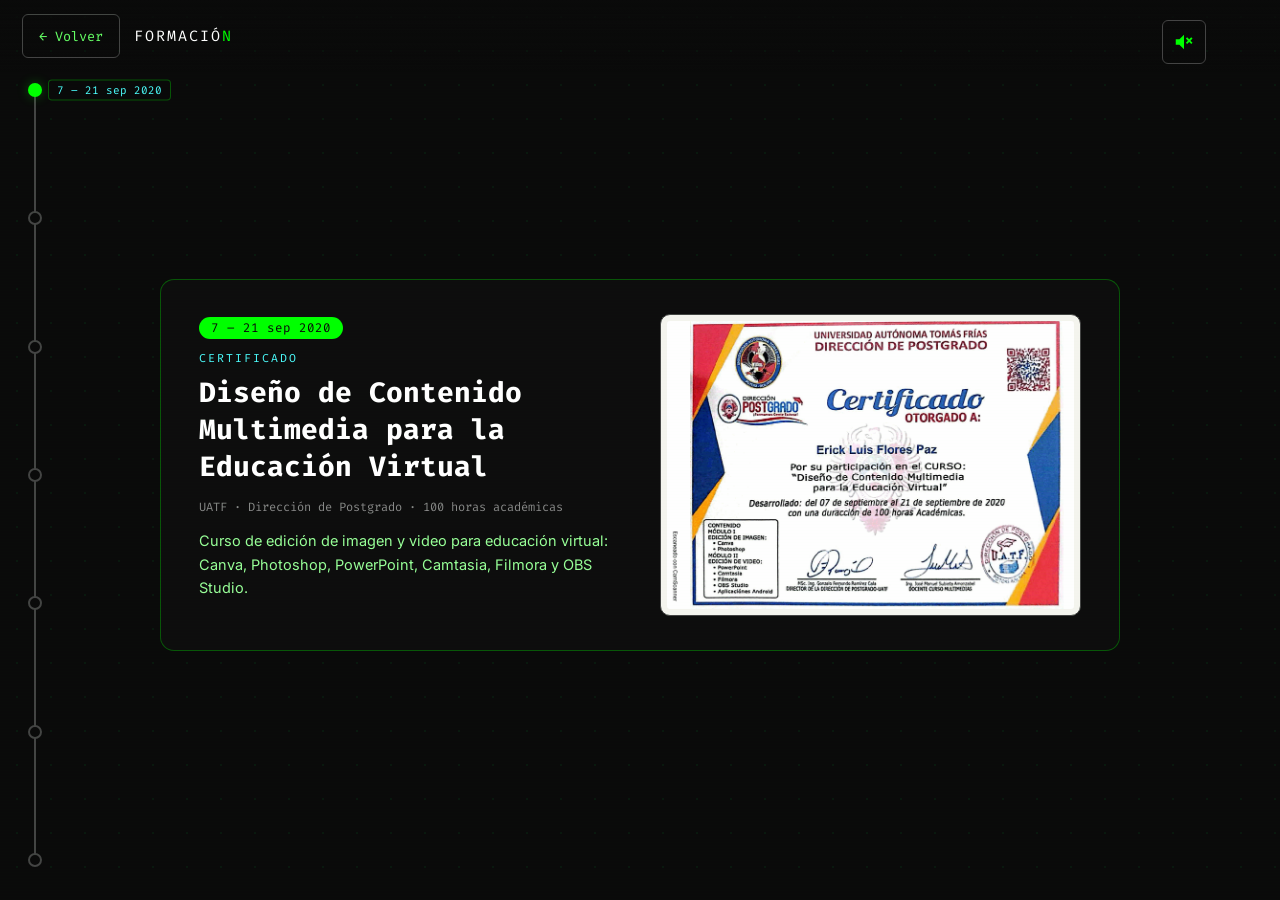
==== formacion.html @ ffa44d7d "Portafolio interactivo terminal/hacker — Erick Luis Flores Paz SPA vanilla HTML/CSS/JS: 6 secciones " ====
<!DOCTYPE html>
<html lang="es">
<head>
  <meta charset="UTF-8" />
  <meta name="viewport" content="width=device-width, initial-scale=1" />
  <title>Formación — Erick Luis Flores Paz</title>
  <meta name="description" content="Formación de Erick Luis Flores Paz: certificados ICPC-UMSS, Claude Code (Anthropic) y Medalla de Oro nacional en la Olimpiada Boliviana de Informática." />
  <meta name="theme-color" content="#0a0a0a" />

  <link rel="preconnect" href="https://fonts.googleapis.com" />
  <link rel="preconnect" href="https://fonts.gstatic.com" crossorigin />
  <link href="https://fonts.googleapis.com/css2?family=Fira+Code:wght@400;500;600;700&family=Inter:wght@400;600;700&display=swap" rel="stylesheet" />

  <link rel="stylesheet" href="css/main.css" />
  <link rel="stylesheet" href="css/animations.css" />
  <link rel="stylesheet" href="css/subpage.css" />
  <link rel="stylesheet" href="css/games.css" />
</head>
<body data-page="formacion">
  <noscript>
    <p style="padding:24px;font-family:monospace;color:#0f0;background:#0a0a0a;">
      Este sitio necesita JavaScript habilitado para mostrar el contenido.
    </p>
  </noscript>

  <div id="loading-screen">
    <div class="loader-blocks" aria-hidden="true">
      <div class="blocks" style="--i:1;"></div><div class="blocks" style="--i:2;"></div>
      <div class="blocks" style="--i:3;"></div><div class="blocks" style="--i:4;"></div>
      <div class="blocks" style="--i:5;"></div><div class="blocks" style="--i:6;"></div>
      <div class="blocks" style="--i:7;"></div><div class="blocks" style="--i:8;"></div>
      <div class="blocks" style="--i:9;"></div><div class="blocks" style="--i:10;"></div>
      <div class="blocks" style="--i:11;"></div><div class="blocks" style="--i:12;"></div>
    </div>
  </div>

  <header class="sub-header">
    <a class="back-link mono" href="index.html#section5">← Volver</a>
    <p class="sub-title mono">FORMACIÓ<span class="accent">N</span></p>
  </header>

  <div class="timeline-rail" aria-hidden="true">
    <div class="timeline-rail-fill"></div>
  </div>

  <main class="scroll-container" id="scrollContainer"></main>

  <script src="js/content.js" defer></script>
  <script src="js/effects.js" defer></script>
  <script src="js/subpage-effects.js" defer></script>
  <script src="js/subpage.js" defer></script>
  <script src="js/lightbox.js" defer></script>
</body>
</html>
---- css/main.css ----
/* =========================================================================
   main.css — tokens, layout-shell, chrome, sections, cards, forms
   (D3, design.md): animations.css holds keyframes + reduced-motion overrides.
   games.css holds modal/canvas/HUD styles (Batch 4).
   ========================================================================= */

:root {
  /* ---- mandatory palette tokens ---- */
  --bg-primary: #0a0a0a;
  --bg-secondary: #222222;
  --bg-terminal: #111111;

  --green-pure: #00ff00;
  --green-bright: #66ff66;
  --green-mid: #80ff80;
  --green-soft: #99ff99;
  --green-glow: rgba(0, 255, 0, 0.3);

  --cyan-pure: #00ffff;
  --cyan-bright: #4dffff;
  --cyan-mid: #80ffff;
  --cyan-soft: #b3ffff;
  --cyan-glow: rgba(0, 255, 255, 0.3);

  --red-accent: #ff3333;
  --yellow-accent: #ffd700;
  --white: #ffffff;
  --gray-text: #888888;
  --gray-dim: #444444;

  /* ---- z-index scale (design.md) ---- */
  --z-bg: 1;
  --z-content: 10;
  --z-chrome: 400;
  --z-scanline: 590;
  --z-menu: 600;
  --z-modal: 9000;
  --z-cursor: 10000;
}

/* ===== Reset / base ===== */
*,
*::before,
*::after {
  box-sizing: border-box;
}

html {
  height: 100%;
}

body {
  margin: 0;
  padding: 0;
  background: var(--bg-primary);
  color: var(--white);
  font-family: 'Inter', sans-serif;
  font-size: 16px;
  height: 100%;
  overflow-x: hidden;
  /* Themed scrollbar (Firefox) */
  scrollbar-width: thin;
  scrollbar-color: var(--green-pure) rgba(17, 17, 17, 0.6);
}

/* ===== Custom themed scrollbar (WebKit/Blink) ===== */
::-webkit-scrollbar {
  width: 10px;
  height: 10px;
}

::-webkit-scrollbar-track {
  background: rgba(17, 17, 17, 0.6);
}

::-webkit-scrollbar-thumb {
  background: linear-gradient(var(--green-pure), var(--cyan-pure));
  border-radius: 20px;
  border: 2px solid rgba(10, 10, 10, 0.9);
}

::-webkit-scrollbar-thumb:hover {
  background: linear-gradient(var(--cyan-pure), var(--green-pure));
}

.mono {
  font-family: 'Fira Code', 'JetBrains Mono', monospace;
}

a {
  color: inherit;
}

img,
canvas {
  max-width: 100%;
}

button {
  font-family: inherit;
}

/* ===== Focus visibility (global, mandatory) ===== */
:focus {
  outline: none;
}

:focus-visible {
  outline: 2px solid var(--cyan-pure);
  outline-offset: 2px;
  box-shadow: 0 0 12px var(--cyan-glow);
}

/* ===== Utility recipes ===== */
.glow {
  box-shadow: 0 0 10px var(--green-glow);
}

.glass {
  background: rgba(34, 34, 34, 0.35);
  backdrop-filter: blur(10px);
  border: 1px solid rgba(0, 255, 0, 0.25);
}

.terminal-box {
  background: rgba(17, 17, 17, 0.6);
  border: 1px solid var(--green-glow);
}

/* ===== Loading screen ===== */
#loading-screen {
  position: fixed;
  inset: 0;
  background: var(--bg-primary);
  z-index: var(--z-cursor);
  display: flex;
  flex-direction: column;
  align-items: center;
  justify-content: center;
  font-family: 'Fira Code', monospace;
  color: var(--green-pure);
  transition: opacity 0.6s ease, visibility 0.6s;
}

#loading-screen.hidden {
  opacity: 0;
  visibility: hidden;
  pointer-events: none;
}

#loadingLines {
  min-height: 130px;
  width: min(340px, 84vw);
  font-size: 14px;
}

#loadingLines .line {
  min-height: 22px;
  white-space: pre;
}

.blink-cur {
  display: inline-block;
  width: 8px;
  height: 14px;
  background: var(--green-pure);
  margin-left: 3px;
  vertical-align: middle;
}

/* ===== Progress bar ===== */
.progress-bar-container {
  position: fixed;
  right: 12px;
  top: 0;
  bottom: 0;
  width: 3px;
  background: var(--gray-dim);
  z-index: var(--z-chrome);
}

.progress-bar-fill {
  position: absolute;
  top: 0;
  left: 0;
  width: 100%;
  height: 0%;
  background: var(--green-pure);
  box-shadow: 0 0 10px var(--green-glow);
}

/* ===== Hamburger + overlay menu ===== */
.hamburger {
  position: fixed;
  top: 20px;
  right: 20px;
  width: 44px;
  height: 44px;
  z-index: var(--z-menu);
  background: transparent;
  border: 1px solid var(--gray-dim);
  cursor: pointer;
  display: flex;
  flex-direction: column;
  align-items: center;
  justify-content: center;
  gap: 6px;
}

.hamburger span {
  width: 22px;
  height: 2px;
  background: var(--green-pure);
  transition: transform 0.3s, opacity 0.3s;
  display: block;
}

.hamburger.open span:nth-child(1) {
  transform: translateY(8px) rotate(45deg);
}

.hamburger.open span:nth-child(2) {
  opacity: 0;
}

.hamburger.open span:nth-child(3) {
  transform: translateY(-8px) rotate(-45deg);
}

.menu-overlay {
  position: fixed;
  inset: 0;
  background: rgba(10, 10, 10, 0.97);
  z-index: var(--z-menu);
  display: flex;
  align-items: center;
  justify-content: center;
  clip-path: inset(0 0 0 100%);
  transition: clip-path 0.5s cubic-bezier(0.77, 0, 0.18, 1);
}

.menu-overlay.open {
  clip-path: inset(0 0 0 0%);
}

.menu-overlay ul {
  list-style: none;
  display: flex;
  flex-direction: column;
  gap: 26px;
  margin: 0;
  padding: 0;
}

.menu-overlay a {
  font-family: 'Fira Code', monospace;
  font-size: clamp(22px, 4vw, 40px);
  color: var(--gray-text);
  text-decoration: none;
  letter-spacing: 2px;
  transition: color 0.2s;
  cursor: pointer;
}

.menu-overlay a:hover,
.menu-overlay a:focus-visible {
  color: var(--green-pure);
}

.menu-close {
  position: absolute;
  top: 20px;
  right: 20px;
  width: 44px;
  height: 44px;
  background: transparent;
  border: 1px solid var(--gray-dim);
  color: var(--green-pure);
  font-size: 20px;
  cursor: pointer;
}

/* ===== section number / scroll-down ===== */
.section-number {
  position: fixed;
  right: 40px;
  bottom: 26px;
  font-size: 70px;
  font-weight: 700;
  color: rgba(0, 255, 0, 0.14);
  z-index: var(--z-chrome);
  pointer-events: none;
  line-height: 1;
  transition: opacity 0.3s;
}

.scroll-down {
  position: fixed;
  left: 40px;
  bottom: 30px;
  z-index: var(--z-chrome);
  display: flex;
  flex-direction: column;
  align-items: center;
  gap: 8px;
  color: var(--green-mid);
  font-size: 11px;
  letter-spacing: 3px;
  transition: opacity 0.4s;
}

.scroll-down .s-line {
  width: 1px;
  height: 34px;
  background: linear-gradient(var(--green-pure), transparent);
  transform-origin: top;
}

.scroll-down.hide,
.section-number.hide {
  opacity: 0;
  pointer-events: none;
}

@media (max-width: 768px) {
  .section-number {
    font-size: 38px;
    right: 16px;
    bottom: 60px;
  }

  .scroll-down {
    left: 16px;
    bottom: 16px;
  }
}

/* ===== scroll container / sections ===== */
.scroll-container {
  height: 100vh;
  height: 100dvh;
  overflow-y: scroll;
  scroll-snap-type: y mandatory;
  scroll-behavior: smooth;
  position: relative;
}

.section {
  height: 100vh;
  height: 100dvh;
  width: 100%;
  scroll-snap-align: start;
  position: relative;
  display: flex;
  flex-direction: column;
  align-items: center;
  justify-content: center;
  overflow: hidden;
  box-sizing: border-box;
  padding: 60px 90px;
}

.section-heading {
  font-size: clamp(24px, 4vw, 34px);
  color: var(--white);
  margin: 0 0 36px;
  text-align: center;
  letter-spacing: 1px;
  position: relative;
}

.section-heading .accent {
  color: var(--green-pure);
}

@media (max-width: 768px) {
  .section {
    padding: 40px 20px;
  }
}

/* ===== HERO (section 01) ===== */
#particlesCanvas {
  position: absolute;
  inset: 0;
  z-index: var(--z-bg);
}

.ascii-deco {
  position: absolute;
  top: 14%;
  right: 5%;
  z-index: var(--z-content);
  opacity: 0.35;
  pointer-events: none;
}

.ascii-deco pre {
  margin: 0;
  color: var(--green-mid);
  font-family: 'Fira Code', monospace;
  font-size: 12px;
  line-height: 1.3;
}

@media (max-width: 1024px) {
  .ascii-deco {
    display: none;
  }
}

.hero-content {
  position: relative;
  z-index: var(--z-content);
  display: flex;
  align-items: center;
  justify-content: center;
  gap: clamp(24px, 5vw, 64px);
  max-width: 1100px;
  width: 100%;
}

.hero-photo-col {
  flex: 0 0 auto;
  display: flex;
  justify-content: center;
}

.hero-text-col {
  flex: 1 1 420px;
  min-width: 0;
  text-align: left;
}

.hero-name {
  font-size: clamp(26px, 5vw, 56px);
  font-weight: 700;
  color: var(--green-pure);
  letter-spacing: 1px;
  text-shadow: 0 0 20px var(--green-glow);
  min-height: 1.2em;
  margin: 0;
}

.hero-subtitle {
  font-size: clamp(13px, 1.6vw, 16px);
  color: var(--cyan-bright);
  margin-top: 10px;
}

.hero-terminal {
  margin: clamp(16px, 3vw, 32px) 0 0;
  max-width: 560px;
  width: 100%;
  background: var(--bg-terminal);
  border: 1px solid var(--gray-dim);
  border-radius: 6px;
  padding: clamp(14px, 2vw, 20px) clamp(16px, 2.4vw, 24px);
  text-align: left;
  font-size: 13.5px;
  color: var(--green-bright);
  box-shadow: 0 0 30px rgba(0, 255, 0, 0.08);
}

.hero-terminal .t-line {
  min-height: 20px;
  white-space: pre-wrap;
}

.hero-terminal .prompt {
  color: var(--cyan-pure);
}

/* ===== PROJECTS grid (section 02) ===== */
.projects-grid {
  display: grid;
  grid-template-columns: repeat(2, 1fr);
  gap: 22px;
  max-width: 1100px;
  width: 100%;
  position: relative;
  z-index: var(--z-content);
}

.project-card {
  position: relative;
  background: rgba(34, 34, 34, 0.35);
  backdrop-filter: blur(10px);
  border: 1px solid rgba(0, 255, 0, 0.25);
  border-radius: 8px;
  padding: 22px;
  transition: transform 0.3s ease, box-shadow 0.3s ease;
}

.project-card:hover,
.project-card:focus-within {
  transform: translateY(-6px);
  box-shadow: 0 14px 30px rgba(0, 255, 0, 0.22);
}

.project-card h3 {
  font-family: 'Fira Code', monospace;
  color: var(--white);
  font-size: 16px;
  margin: 0 0 8px;
}

.project-card p {
  color: var(--gray-text);
  font-size: 13px;
  line-height: 1.5;
  margin: 0 0 14px;
}

.tag-row {
  display: flex;
  gap: 6px;
  flex-wrap: wrap;
  margin-bottom: 14px;
}

.tag-chip {
  font-family: 'Fira Code', monospace;
  font-size: 10.5px;
  padding: 3px 8px;
  border: 1px solid var(--green-mid);
  color: var(--green-mid);
  border-radius: 20px;
}

.card-link {
  display: inline-flex;
  align-items: center;
  gap: 6px;
  color: var(--cyan-bright);
  font-size: 13px;
  text-decoration: none;
  min-height: 44px;
  align-content: center;
}

@media (max-width: 768px) {
  .projects-grid {
    grid-template-columns: 1fr;
  }
}

/* ===== SPOTLIGHT cards (sections 03/04) ===== */
.spotlight-wrap {
  max-width: 780px;
  width: 100%;
  display: flex;
  flex-direction: column;
  gap: 24px;
  position: relative;
  z-index: var(--z-content);
}

.spotlight-card {
  background: rgba(17, 17, 17, 0.6);
  border: 1px solid var(--green-glow);
  border-radius: 10px;
  padding: 32px 36px;
}

.spotlight-card h3 {
  font-family: 'Fira Code', monospace;
  color: var(--white);
  font-size: 20px;
  margin: 0 0 12px;
}

.spotlight-card p {
  color: var(--gray-text);
  font-size: 14px;
  line-height: 1.6;
  margin: 0 0 16px;
}

.spotlight-stats {
  list-style: none;
  margin: 0 0 18px;
  padding: 0;
  display: flex;
  flex-direction: column;
  gap: 6px;
  color: var(--green-mid);
  font-family: 'Fira Code', monospace;
  font-size: 12.5px;
}

.spotlight-card .card-link {
  font-size: 14px;
}

.spotlight-placeholder {
  border: 1px dashed var(--gray-dim);
  border-radius: 8px;
  padding: 16px 22px;
  color: var(--gray-text);
  font-family: 'Fira Code', monospace;
  font-size: 12.5px;
  text-align: center;
}

@media (max-width: 768px) {
  .spotlight-card {
    padding: 22px;
  }
}

/* ===== CONTACT (section 05) ===== */
.contact-grid {
  display: grid;
  grid-template-columns: 1fr 1fr;
  gap: 56px;
  max-width: 1000px;
  width: 100%;
  position: relative;
  z-index: var(--z-content);
}

.terminal-form {
  background: var(--bg-terminal);
  border: 1px solid var(--gray-dim);
  border-radius: 6px;
  padding: 24px 28px;
  font-family: 'Fira Code', monospace;
}

.terminal-form .cmd-line {
  color: var(--cyan-pure);
  margin-bottom: 16px;
  font-size: 13.5px;
}

.form-field {
  display: flex;
  flex-direction: column;
  gap: 4px;
  margin-bottom: 16px;
}

.form-field label {
  color: var(--green-mid);
  font-size: 12.5px;
}

.form-field input,
.form-field textarea {
  background: transparent;
  border: none;
  border-bottom: 1px solid var(--green-pure);
  color: var(--white);
  font-family: 'Fira Code', monospace;
  font-size: 14px;
  padding: 8px 0;
  resize: none;
  box-sizing: border-box;
  min-height: 44px;
}

.form-field textarea {
  min-height: 72px;
}

.form-field input::placeholder,
.form-field textarea::placeholder {
  color: var(--gray-text);
}

.send-btn {
  background: transparent;
  border: 1px solid var(--green-pure);
  color: var(--green-pure);
  font-family: 'Fira Code', monospace;
  padding: 10px 20px;
  cursor: pointer;
  font-size: 13.5px;
  min-height: 44px;
  min-width: 44px;
  transition: background 0.2s, color 0.2s;
}

.send-btn:hover,
.send-btn:focus-visible {
  background: var(--green-pure);
  color: var(--bg-primary);
}

.contact-info {
  color: var(--gray-text);
  font-family: 'Fira Code', monospace;
  font-size: 12.5px;
  margin: 0 0 18px;
}

.social-col {
  display: flex;
  flex-direction: column;
  gap: 18px;
}

.social-link {
  display: flex;
  align-items: center;
  gap: 12px;
  color: var(--gray-text);
  text-decoration: none;
  font-family: 'Fira Code', monospace;
  font-size: 14.5px;
  transition: color 0.25s, transform 0.25s;
  min-height: 44px;
}

.social-link .icon {
  width: 24px;
  text-align: center;
  font-size: 18px;
}

.social-link:hover,
.social-link:focus-visible {
  color: var(--cyan-pure);
}

@media (max-width: 768px) {
  .contact-grid {
    grid-template-columns: 1fr;
    gap: 32px;
  }
}

/* =========================================================================
   BATCH 2 — restructure, profile, tech grid, posters, social buttons,
   backgrounds. Adapted from Effects-library, unified with tokens/z-index.
   ========================================================================= */

/* ===== Loading blocks spinner (Effects-library/loading-animation) ===== */
.loader-blocks {
  position: relative;
  width: 90px;
  height: 90px;
  margin-bottom: 20px;
}

.loader-blocks .blocks {
  position: absolute;
  top: 0;
  left: 50%;
  width: 8px;
  height: 26px;
  margin-left: -4px;
  transform-origin: 4px 45px;
  transform: rotate(calc(var(--i) * 30deg));
  background: var(--green-pure);
  border-radius: 3px;
  opacity: 0.15;
  animation: blockPulse 1.2s linear infinite;
  animation-delay: calc(var(--i) * 0.1s);
  box-shadow: 0 0 8px var(--green-glow);
}

@keyframes blockPulse {
  0%,
  80%,
  100% {
    opacity: 0.15;
  }
  40% {
    opacity: 1;
  }
}

/* ===== 01 HOME extras — profile photo, location, hero links =====
   Feedback checkpoint 2: photo bigger + moved to the left (two-column hero
   on desktop: photo | name/typing/terminal/links; stacked+centered on mobile). */
.profile-photo {
  width: clamp(150px, 15vw, 240px);
  height: clamp(150px, 15vw, 240px);
  border-radius: 50%;
  object-fit: cover;
  object-position: center 28%;
  border: 3px solid var(--green-pure);
  box-shadow: 0 0 24px var(--green-glow), 0 0 48px rgba(0, 255, 0, 0.18);
  margin: 0;
  display: block;
  aspect-ratio: 1 / 1;
}

.location-badge {
  display: inline-flex;
  align-items: center;
  gap: 8px;
  margin: 12px 0 0;
  padding: 6px 14px;
  border: 1px solid var(--green-glow);
  border-radius: 20px;
  color: var(--green-mid);
  font-size: 13px;
  background: rgba(17, 17, 17, 0.5);
}

.location-badge .loc-icon {
  display: inline-flex;
  width: 16px;
  height: 16px;
  color: var(--cyan-pure);
}

.location-badge .loc-icon svg {
  width: 16px;
  height: 16px;
}

.hero-links {
  display: flex;
  gap: 14px;
  justify-content: flex-start;
  flex-wrap: wrap;
  margin-top: 18px;
}

/* Stack on mobile/tablet: photo on top, centered; text column centered too */
@media (max-width: 900px) {
  .hero-content {
    flex-direction: column;
    text-align: center;
  }

  .hero-text-col {
    text-align: center;
  }

  .hero-subtitle,
  .location-badge {
    margin-left: auto;
    margin-right: auto;
  }

  .hero-links {
    justify-content: center;
  }

  .hero-terminal {
    margin-left: auto;
    margin-right: auto;
  }

  .profile-photo {
    width: clamp(120px, 34vw, 180px);
    height: clamp(120px, 34vw, 180px);
  }
}

/* Short-viewport safety: shrink hero vertical rhythm so nothing clips
   (section has overflow:hidden — must fit within 100dvh). */
@media (max-height: 720px) {
  #section1 {
    padding-top: 24px;
    padding-bottom: 24px;
  }

  .hero-subtitle {
    margin-top: 6px;
  }

  .location-badge {
    margin-top: 8px;
    padding: 4px 12px;
  }

  .hero-links {
    margin-top: 12px;
  }

  .hero-terminal {
    margin-top: 14px;
    padding: 12px 16px;
  }

  .hero-terminal .t-line {
    min-height: 16px;
  }
}

@media (max-height: 720px) and (max-width: 900px) {
  .profile-photo {
    width: clamp(96px, 26vw, 140px);
    height: clamp(96px, 26vw, 140px);
  }
}

.hero-link {
  display: inline-flex;
  align-items: center;
  gap: 8px;
  min-height: 44px;
  padding: 8px 16px;
  border: 1px solid var(--gray-dim);
  border-radius: 6px;
  color: var(--green-bright);
  text-decoration: none;
  font-size: 13.5px;
  transition: border-color 0.25s, box-shadow 0.25s, transform 0.25s, color 0.25s;
}

.hero-link:hover,
.hero-link:focus-visible {
  border-color: var(--green-pure);
  color: var(--cyan-pure);
  box-shadow: 0 0 16px var(--green-glow);
  transform: translateY(-2px);
}

.hero-link .hl-icon {
  display: inline-flex;
  width: 18px;
  height: 18px;
}

.hero-link .hl-icon svg {
  width: 18px;
  height: 18px;
}

/* ===== Decorative infinite-text background (Sobre mí / Tecnologías) ===== */
.bg-infinite-text {
  position: absolute;
  inset: 0;
  z-index: var(--z-bg);
  overflow: hidden;
  pointer-events: none;
  opacity: 0.06;
  display: flex;
  align-items: center;
}

.bg-infinite-text .it-flow {
  font-family: 'Fira Code', monospace;
  font-size: clamp(40px, 8vw, 90px);
  font-weight: 700;
  line-height: 1.1;
  letter-spacing: 4px;
  color: var(--green-pure);
  white-space: normal;
  word-break: break-word;
  animation: itDrift 40s linear infinite;
}

@keyframes itDrift {
  0% {
    transform: translateX(0);
  }
  100% {
    transform: translateX(-6%);
  }
}

/* ===== 02 SOBRE MÍ ===== */
.about-wrap,
.tech-wrap {
  position: relative;
  z-index: var(--z-content);
  max-width: 860px;
  width: 100%;
}

.about-card {
  background: rgba(17, 17, 17, 0.6);
  border: 1px solid var(--green-glow);
  border-radius: 12px;
  padding: 32px 38px;
  backdrop-filter: blur(6px);
}

.about-lead {
  color: var(--cyan-bright);
  font-size: 16px;
  margin: 0 0 18px;
}

.about-card p {
  color: var(--green-soft);
  font-size: 15px;
  line-height: 1.7;
  margin: 0 0 14px;
}

.about-interests {
  align-items: center;
  margin-top: 18px;
}

.about-interests-label {
  color: var(--gray-text);
  font-size: 12.5px;
  margin-right: 4px;
}

@media (max-width: 768px) {
  .about-card {
    padding: 22px;
  }
}

/* ===== 03 TECNOLOGÍAS ===== */
.tech-grid {
  display: grid;
  grid-template-columns: repeat(auto-fit, minmax(96px, 1fr));
  gap: 22px;
  max-width: 760px;
  margin: 0 auto;
}

.tech-tile {
  display: flex;
  flex-direction: column;
  align-items: center;
  gap: 10px;
  padding: 14px 8px;
  border-radius: 12px;
  border: 1px solid transparent;
  transition: transform 0.25s, box-shadow 0.25s, border-color 0.25s;
}

.tech-tile:hover,
.tech-tile:focus-within {
  transform: translateY(-5px);
  border-color: var(--brand);
  box-shadow: 0 0 20px -2px var(--brand);
}

.tech-badge {
  width: 56px;
  height: 56px;
}

.tech-name {
  font-size: 12.5px;
  color: var(--white);
  letter-spacing: 0.5px;
}

/* ===== 04/05/06 CANVAS POSTERS ===== */
.section--poster {
  padding: 0;
}

.poster-link {
  position: relative;
  display: block;
  width: 100%;
  height: 100%;
  text-decoration: none;
  overflow: hidden;
}

.poster-canvas {
  position: absolute;
  inset: 0;
  width: 100%;
  height: 100%;
  z-index: var(--z-bg);
  display: block;
}

.poster-overlay {
  position: absolute;
  inset: 0;
  z-index: var(--z-content);
  display: flex;
  flex-direction: column;
  align-items: center;
  justify-content: center;
  gap: 12px;
  text-align: center;
  padding: 40px;
  background: radial-gradient(circle at center, rgba(10, 10, 10, 0.2), rgba(10, 10, 10, 0.55));
  transition: background 0.35s;
}

.poster-kicker {
  color: var(--cyan-bright);
  font-size: 13px;
  letter-spacing: 4px;
}

.poster-title {
  color: var(--white);
  font-size: clamp(36px, 8vw, 72px);
  font-weight: 700;
  letter-spacing: 2px;
  text-shadow: 0 0 24px var(--green-glow);
  margin: 0;
}

.poster-sub {
  color: var(--green-mid);
  font-size: clamp(12px, 2.4vw, 15px);
  letter-spacing: 1px;
  max-width: 90%;
}

.poster-enter {
  margin-top: 10px;
  padding: 10px 22px;
  min-height: 44px;
  display: inline-flex;
  align-items: center;
  border: 1px solid var(--green-pure);
  border-radius: 6px;
  color: var(--green-pure);
  font-size: 14px;
  letter-spacing: 2px;
  opacity: 0;
  transform: translateY(10px);
  transition: opacity 0.3s, transform 0.3s, background 0.25s, color 0.25s, box-shadow 0.25s;
}

.poster-link:hover .poster-overlay,
.poster-link:focus-visible .poster-overlay {
  background: radial-gradient(circle at center, rgba(0, 40, 20, 0.25), rgba(10, 10, 10, 0.72));
}

.poster-link:hover .poster-enter,
.poster-link:focus-visible .poster-enter {
  opacity: 1;
  transform: translateY(0);
  background: var(--green-pure);
  color: var(--bg-primary);
  box-shadow: 0 0 20px var(--green-glow);
}

/* Touch: no hover, so keep the CTA visible */
@media (hover: none) {
  .poster-enter {
    opacity: 1;
    transform: none;
  }
}

/* ===== 07 CONTACTO — footer green lights + social buttons ===== */
.section--contact {
  justify-content: center;
}

.green-lights-canvas {
  position: absolute;
  left: 0;
  right: 0;
  bottom: 0;
  height: 45%;
  width: 100%;
  z-index: var(--z-bg);
  pointer-events: none;
}

.contact-side {
  display: flex;
  flex-direction: column;
  gap: 22px;
}

.social-buttons {
  list-style: none;
  margin: 0;
  padding: 0;
  display: flex;
  flex-wrap: wrap;
  gap: 22px;
}

.social-btn {
  position: relative;
  width: 48px;
  height: 48px;
}

.sb-link {
  position: relative;
  display: flex;
  align-items: center;
  justify-content: center;
  width: 48px;
  height: 48px;
  min-width: 44px;
  min-height: 44px;
}

.sb-face {
  position: relative;
  z-index: 2;
  display: flex;
  align-items: center;
  justify-content: center;
  width: 48px;
  height: 48px;
  border-radius: 10px;
  background: rgba(17, 17, 17, 0.9);
  border: 1px solid var(--brand);
  color: var(--brand);
  transition: background 0.3s, color 0.3s, box-shadow 0.3s, transform 0.3s;
}

.sb-face svg {
  width: 24px;
  height: 24px;
}

.sb-shadow {
  position: absolute;
  inset: 0;
  z-index: 1;
  border-radius: 10px;
  background: var(--brand);
  opacity: 0;
  transition: transform 0.4s, opacity 0.4s;
}

.sb-link:hover .sb-face,
.sb-link:focus-visible .sb-face {
  background: var(--brand);
  color: #0a0a0a;
  transform: translate(-6px, -6px);
  box-shadow: 0 0 18px -2px var(--brand);
}

.sb-link:hover .sb-shadow:nth-child(1),
.sb-link:focus-visible .sb-shadow:nth-child(1) {
  transform: translate(-2px, -2px);
  opacity: 0.5;
}

.sb-link:hover .sb-shadow:nth-child(2),
.sb-link:focus-visible .sb-shadow:nth-child(2) {
  transform: translate(2px, 2px);
  opacity: 0.3;
}

.sb-link:hover .sb-shadow:nth-child(3),
.sb-link:focus-visible .sb-shadow:nth-child(3) {
  transform: translate(6px, 6px);
  opacity: 0.15;
}

.contact-info {
  color: var(--gray-text);
  font-size: 12.5px;
  margin: 0;
}

/* =========================================================================
   BATCH 3 — effects (js/effects.js + js/konami.js + js/subpage-effects.js).
   Custom cursor, scanline overlay, glitch titles, confetti, sound toggle,
   subpage decorative canvases (matrix rain / dot grid), Konami takeover.
   ========================================================================= */

/* ===== Custom cursor (hover:hover + pointer:fine only, JS-gated) ===== */
@media (hover: hover) and (pointer: fine) {
  html.pf-custom-cursor,
  html.pf-custom-cursor a,
  html.pf-custom-cursor button,
  html.pf-custom-cursor [role='button'] {
    cursor: none;
  }

  /* Keep the native text cursor for editable fields (design.md D4). */
  html.pf-custom-cursor input,
  html.pf-custom-cursor textarea {
    cursor: text;
  }
}

.cursor-dot,
.cursor-trail {
  position: fixed;
  top: 0;
  left: 0;
  border-radius: 50%;
  pointer-events: none;
  z-index: var(--z-cursor);
  will-change: transform;
}

.cursor-dot {
  width: 10px;
  height: 10px;
  background: var(--green-pure);
  box-shadow: 0 0 8px var(--green-glow);
  transition: width 0.18s ease, height 0.18s ease, background-color 0.18s ease, box-shadow 0.18s ease;
}

.cursor-dot.cursor-active {
  width: 26px;
  height: 26px;
  background: var(--cyan-pure);
  box-shadow: 0 0 18px var(--cyan-glow);
}

.cursor-trail {
  width: 34px;
  height: 34px;
  border: 1px solid var(--green-glow);
  transition: border-color 0.18s ease, width 0.18s ease, height 0.18s ease;
}

.cursor-trail.cursor-active {
  border-color: var(--cyan-glow);
  width: 46px;
  height: 46px;
}

/* ===== CRT scanline overlay (site-wide, JS-created + gated) ===== */
.scanline-overlay {
  position: fixed;
  inset: 0;
  z-index: var(--z-scanline);
  pointer-events: none;
  background: repeating-linear-gradient(
    0deg,
    rgba(0, 255, 0, 0.05) 0px,
    rgba(0, 255, 0, 0.05) 1px,
    transparent 1px,
    transparent 3px
  );
  opacity: 0.5;
  mix-blend-mode: overlay;
}

/* ===== Glitch on section-title viewport entry (once per element) =====
   Deliberately does NOT change `display` — `.section-heading` (h2, block,
   centered via its own text-align) and `.poster-title` (flex item) must
   keep their existing box type or centering breaks. */
.glitch-title {
  position: relative;
}

.glitch-title.glitching::before,
.glitch-title.glitching::after {
  content: attr(data-text);
  position: absolute;
  left: 0;
  top: 0;
  width: 100%;
  overflow: hidden;
  background: transparent;
}

.glitch-title.glitching::before {
  color: var(--cyan-pure);
  clip-path: polygon(0 0, 100% 0, 100% 45%, 0 45%);
  animation: glitchTop 0.42s steps(2, end) 1;
}

.glitch-title.glitching::after {
  color: var(--red-accent);
  clip-path: polygon(0 55%, 100% 55%, 100% 100%, 0 100%);
  animation: glitchBottom 0.42s steps(2, end) 1;
}

/* ===== Confetti burst (contact form submit / Contacto first activation) ===== */
.confetti-burst {
  position: fixed;
  inset: 0;
  z-index: var(--z-cursor);
  pointer-events: none;
  overflow: hidden;
}

.confetti-piece {
  position: absolute;
  top: 38%;
  width: 8px;
  height: 8px;
  opacity: 0.9;
  animation: confettiFall 1.4s ease-out forwards;
}

/* ===== Sound toggle (corner button, JS-created) ===== */
.sound-toggle {
  position: fixed;
  top: 20px;
  right: 74px;
  width: 44px;
  height: 44px;
  min-width: 44px;
  min-height: 44px;
  z-index: var(--z-menu);
  background: transparent;
  border: 1px solid var(--gray-dim);
  border-radius: 6px;
  color: var(--green-pure);
  font-size: 18px;
  display: flex;
  align-items: center;
  justify-content: center;
  cursor: pointer;
  transition: border-color 0.25s, box-shadow 0.25s;
}

.sound-toggle:hover,
.sound-toggle:focus-visible {
  border-color: var(--green-pure);
  box-shadow: 0 0 14px var(--green-glow);
}

.sound-toggle svg {
  width: 22px;
  height: 22px;
}

/* ===== Subpage decorative fx canvas (matrix rain / dot grid) ===== */
.subpage-fx-canvas {
  position: fixed;
  inset: 0;
  width: 100vw;
  height: 100vh;
  z-index: var(--z-bg);
  pointer-events: none;
}

/* ===== Konami full-screen matrix takeover ===== */
.konami-overlay {
  position: fixed;
  inset: 0;
  width: 100vw;
  height: 100vh;
  z-index: 9500;
  pointer-events: none;
}

/* =========================================================================
   CHECKPOINT 3 — merged Sobre mí, Proyectos split + Blocks preview,
   2x2 3D social matrix, professional links in the contact form column.
   ========================================================================= */

/* ---- 02 SOBRE MÍ unificado (bio izquierda + tecnologías derecha) ---- */
.about-merged {
  position: relative;
  z-index: var(--z-content);
  width: 100%;
  max-width: 1080px;
}

.about-merged .section-heading {
  margin-bottom: 26px;
}

.about-columns {
  display: grid;
  grid-template-columns: 1.05fr 0.95fr;
  gap: 40px;
  align-items: start;
}

.about-tech-label,
.contact-pro-label,
.contact-social-label,
.blocks-preview-label {
  color: var(--cyan-bright);
  font-size: 12px;
  letter-spacing: 1px;
  margin: 0 0 14px;
  opacity: 0.85;
}

.about-col-tech .tech-grid {
  margin: 0;
  max-width: none;
  grid-template-columns: repeat(3, 1fr);
  gap: 16px;
}

@media (max-width: 860px) {
  .about-columns {
    grid-template-columns: 1fr;
    gap: 24px;
  }
  .about-col-tech .tech-grid {
    grid-template-columns: repeat(auto-fit, minmax(78px, 1fr));
  }
}

/* ---- 04 PROYECTOS: poster (izq) + preview jugable Blocks (der) ---- */
.section--proyectos {
  padding: 0;
}

.proyectos-split {
  position: relative;
  z-index: var(--z-content);
  width: 100%;
  height: 100%;
  display: grid;
  grid-template-columns: 1fr minmax(220px, 340px);
}

.proyectos-poster {
  position: relative;
  height: 100%;
}

.blocks-preview {
  display: flex;
  flex-direction: column;
  align-items: center;
  justify-content: center;
  gap: 14px;
  padding: 24px;
  background: rgba(4, 7, 10, 0.65);
  border-left: 1px solid var(--green-glow);
}

.blocks-preview-btn {
  position: relative;
  display: block;
  padding: 0;
  line-height: 0;
  overflow: hidden;
  cursor: pointer;
  background: #000;
  border: 1px solid var(--green-glow);
  border-radius: 8px;
  box-shadow: 0 0 18px rgba(0, 255, 0, 0.12);
  transition: box-shadow 0.25s, transform 0.25s;
}

.blocks-preview-canvas {
  display: block;
  width: 200px;
  height: 260px;
  max-width: 100%;
  transition: filter 0.3s ease;
}

.blocks-preview-overlay {
  position: absolute;
  inset: 0;
  display: flex;
  flex-direction: column;
  align-items: center;
  justify-content: center;
  gap: 8px;
  opacity: 0;
  background: rgba(0, 0, 0, 0.5);
  color: var(--green-bright);
  transition: opacity 0.3s ease;
}

.blocks-preview-icon svg {
  width: 34px;
  height: 34px;
}

.blocks-preview-text {
  font-size: 15px;
  letter-spacing: 2px;
}

.blocks-preview-btn:hover .blocks-preview-canvas,
.blocks-preview-btn:focus-visible .blocks-preview-canvas {
  filter: blur(3px) brightness(0.65);
}

.blocks-preview-btn:hover .blocks-preview-overlay,
.blocks-preview-btn:focus-visible .blocks-preview-overlay {
  opacity: 1;
}

.blocks-preview-btn:hover,
.blocks-preview-btn:focus-visible {
  box-shadow: 0 0 26px var(--green-glow);
  transform: translateY(-2px);
}

@media (max-width: 860px) {
  .proyectos-split {
    grid-template-columns: 1fr;
    grid-template-rows: 1fr auto;
  }
  .blocks-preview {
    border-left: none;
    border-top: 1px solid var(--green-glow);
    padding: 16px;
  }
  .blocks-preview-canvas {
    width: 150px;
    height: 195px;
  }
}

/* ---- CONTACTO: professional links in the form column ---- */
.contact-pro {
  margin-top: 22px;
  padding-top: 16px;
  border-top: 1px solid var(--gray-dim);
}

.social-pro {
  gap: 18px;
}

/* ---- CONTACTO: 2x2 isometric 3D social matrix (YouTube/FB/IG/TikTok) ----
   Adapted from Effects-library/social-media-buttons: an isometric skew with
   stacked layers that extrude on hover/focus. Brand SVGs, palette-consistent. */
.social-3d {
  list-style: none;
  margin: 0;
  padding: 24px 40px 24px 34px;
  display: grid;
  grid-template-columns: repeat(2, 60px);
  grid-template-rows: repeat(2, 60px);
  gap: 40px 52px;
  width: max-content;
}

.s3d-item {
  position: relative;
  width: 60px;
  height: 60px;
  transform: rotate(-30deg) skew(25deg);
}

.s3d-link {
  position: relative;
  display: block;
  width: 100%;
  height: 100%;
  min-width: 44px;
  min-height: 44px;
}

.s3d-layer,
.s3d-face {
  position: absolute;
  top: 0;
  left: 0;
  width: 100%;
  height: 100%;
  display: flex;
  align-items: center;
  justify-content: center;
  transition: transform 0.5s, opacity 0.5s, background 0.4s, color 0.4s;
}

.s3d-layer {
  background: var(--brand);
  opacity: 0;
}

.s3d-layer:nth-child(1) { z-index: 2; }
.s3d-layer:nth-child(2) { z-index: 3; }
.s3d-layer:nth-child(3) { z-index: 4; }

.s3d-face {
  z-index: 5;
  background: rgba(17, 17, 17, 0.95);
  border: 1px solid var(--brand);
  color: var(--brand);
}

.s3d-face svg {
  width: 26px;
  height: 26px;
}

.s3d-link:hover .s3d-face,
.s3d-link:focus-visible .s3d-face {
  transform: translate(30px, -30px);
  background: var(--brand);
  color: #0a0a0a;
  box-shadow: 0 0 18px -2px var(--brand);
}

.s3d-link:hover .s3d-layer:nth-child(3),
.s3d-link:focus-visible .s3d-layer:nth-child(3) {
  transform: translate(22px, -22px);
  opacity: 0.7;
}

.s3d-link:hover .s3d-layer:nth-child(2),
.s3d-link:focus-visible .s3d-layer:nth-child(2) {
  transform: translate(14px, -14px);
  opacity: 0.45;
}

.s3d-link:hover .s3d-layer:nth-child(1),
.s3d-link:focus-visible .s3d-layer:nth-child(1) {
  transform: translate(6px, -6px);
  opacity: 0.2;
}

@media (max-width: 768px) {
  .social-3d {
    gap: 34px 46px;
    padding: 20px 34px 20px 28px;
    margin: 0 auto;
  }
}

/* Reduced motion: keep the 3D socials + preview legible without motion. */
@media (prefers-reduced-motion: reduce) {
  .s3d-layer,
  .s3d-face,
  .blocks-preview-canvas,
  .blocks-preview-overlay,
  .blocks-preview-btn {
    transition: none;
  }
}

/* =========================================================================
   CHECKPOINT 4 — CV button, "Sobre mí" interests, lightbox.
   ========================================================================= */

/* ----- CV button (hero, next to the profile photo) ----- */
.hero-photo-col {
  flex-direction: column;
  align-items: center;
  gap: 16px;
}

.cv-button {
  display: inline-flex;
  align-items: center;
  justify-content: center;
  gap: 8px;
  min-height: 44px;
  padding: 8px 20px;
  border: 1px solid var(--green-pure);
  border-radius: 6px;
  background: rgba(17, 17, 17, 0.55);
  color: var(--green-bright);
  text-decoration: none;
  font-size: 13.5px;
  letter-spacing: 0.5px;
  transition: border-color 0.25s, box-shadow 0.25s, transform 0.25s, color 0.25s, background 0.25s;
}

.cv-button:hover,
.cv-button:focus-visible {
  color: var(--bg-primary);
  background: var(--green-pure);
  box-shadow: 0 0 18px var(--green-glow);
  transform: translateY(-2px);
}

.cv-button .cv-icon {
  display: inline-flex;
  width: 16px;
  height: 16px;
}

.cv-button .cv-icon svg {
  width: 16px;
  height: 16px;
}

/* ----- "Sobre mí" interests: white, larger, monospace tags ----- */
.about-interests .tag-chip {
  font-family: 'Fira Code', monospace;
  font-size: 14px;
  color: var(--white);
  border-color: var(--green-mid);
  padding: 5px 12px;
}

.about-interests-label {
  color: var(--white);
  font-size: 13.5px;
}

/* ----- Image lightbox ----- */
.pf-lb-trigger {
  cursor: zoom-in;
}

.pf-lightbox {
  position: fixed;
  inset: 0;
  z-index: 9200;
  display: flex;
  align-items: center;
  justify-content: center;
  background: rgba(3, 5, 3, 0.92);
  backdrop-filter: blur(4px);
  opacity: 0;
  transition: opacity 0.25s ease;
}

.pf-lightbox.visible {
  opacity: 1;
}

.pf-lb-dialog {
  position: relative;
  width: 100%;
  height: 100%;
  display: flex;
  align-items: center;
  justify-content: center;
}

.pf-lb-stage {
  max-width: 92vw;
  max-height: 88vh;
  overflow: hidden;
  display: flex;
  align-items: center;
  justify-content: center;
  touch-action: none;
}

.pf-lb-img {
  max-width: 92vw;
  max-height: 88vh;
  border-radius: 10px;
  border: 1px solid var(--green-glow);
  box-shadow: 0 0 40px rgba(0, 255, 0, 0.18);
  transform-origin: center center;
  transition: transform 0.12s ease-out;
  user-select: none;
  -webkit-user-drag: none;
}

.pf-lb-controls {
  position: fixed;
  top: 18px;
  right: 18px;
  display: flex;
  gap: 10px;
  z-index: 2;
}

.pf-lb-btn {
  display: inline-flex;
  align-items: center;
  justify-content: center;
  width: 44px;
  height: 44px;
  border-radius: 8px;
  border: 1px solid var(--gray-dim);
  background: rgba(10, 10, 10, 0.72);
  color: var(--green-bright);
  cursor: pointer;
  transition: border-color 0.2s, box-shadow 0.2s, color 0.2s, background 0.2s;
}

.pf-lb-btn:hover,
.pf-lb-btn:focus-visible {
  border-color: var(--green-pure);
  color: var(--cyan-pure);
  box-shadow: 0 0 14px var(--green-glow);
}

.pf-lb-btn svg {
  width: 22px;
  height: 22px;
}

body.pf-lb-open {
  overflow: hidden;
}

@media (max-width: 768px) {
  /* Checkpoint 5: move lightbox controls to the bottom-centre on mobile so they
     are thumb-reachable one-handed (top corners are hard to reach). */
  .pf-lb-controls {
    top: auto;
    bottom: 18px;
    right: auto;
    left: 50%;
    transform: translateX(-50%);
  }
}

@media (prefers-reduced-motion: reduce) {
  .cv-button,
  .pf-lightbox,
  .pf-lb-img {
    transition: none;
  }
}

/* =========================================================================
   CHECKPOINT 4 — TANDA B (visual + juegos embebidos)
   Honeycomb tech · infinite-text shine · pentagon socials · in-place games ·
   section backgrounds (sweep / grid+ripples) · green-lights fade.
   ========================================================================= */

/* ----- Honeycomb of technology hexagons (Sobre mí, columna derecha) ----- */
.tech-hex {
  display: flex;
  flex-direction: column;
  align-items: flex-start;
  margin: 4px 0 0;
}
.hexrow {
  display: flex;
  gap: 10px;
}
.hexrow + .hexrow {
  margin-top: -20px;
}
.hexrow:nth-child(even) {
  margin-left: 53px;
}
.hex {
  position: relative;
  width: 96px;
  height: 108px;
  padding: 0;
  border: none;
  cursor: pointer;
  color: inherit;
  background: #151515;
  clip-path: polygon(50% 0, 100% 25%, 100% 75%, 50% 100%, 0 75%, 0 25%);
  transition: background 3.6s ease; /* slow fade-out back to dim on mouseleave */
}
.hex:hover,
.hex:focus-visible,
.hex.is-lit {
  background: var(--hexfill, var(--brand));
  transition: background 0.22s ease; /* fast paint on hover/focus/tap */
  outline: none;
}
.hex:focus-visible {
  filter: drop-shadow(0 0 5px var(--cyan-pure));
}
.hex-inner {
  position: absolute;
  inset: 0;
  display: flex;
  flex-direction: column;
  align-items: center;
  justify-content: center;
  gap: 4px;
}
.hex-icon {
  width: 40px;
  height: 40px;
  filter: grayscale(1) brightness(1.5) opacity(0.5);
  transition: filter 3.6s ease;
}
.hex:hover .hex-icon,
.hex:focus-visible .hex-icon,
.hex.is-lit .hex-icon {
  /* full-color icon + a dark halo so the logo never melts into the painted
     cell, even when icon hue ≈ fill hue (checkpoint 5). */
  filter: grayscale(0) brightness(1) opacity(1)
    drop-shadow(0 0 2px rgba(0, 0, 0, 0.9)) drop-shadow(0 0 1px rgba(0, 0, 0, 0.9));
  transition: filter 0.22s ease;
}
.hex-name {
  font-size: 10.5px;
  letter-spacing: 0.5px;
  color: #e8ffe8;
  text-shadow: 0 1px 3px rgba(0, 0, 0, 0.85);
}
.hex-invite {
  animation: hexInvite 1.7s ease-in-out infinite;
}

/* ----- Infinite-text: alternating rows + cursor metallic shine ----- */
.section--about .bg-infinite-text {
  opacity: 1;
  flex-direction: column;
  justify-content: center;
  gap: 8px;
}
.section--about .bg-infinite-text .it-flow {
  font-size: clamp(24px, 4.4vw, 52px);
  line-height: 1.05;
  white-space: nowrap;
  color: rgba(90, 255, 130, 0.07);
  will-change: transform;
}
.section--about .bg-infinite-text .it-ltr {
  animation: itDriftLtr 42s linear infinite;
}
.section--about .bg-infinite-text .it-rtl {
  animation: itDriftRtl 42s linear infinite;
}
.it-shine {
  position: absolute;
  inset: 0;
  pointer-events: none;
  opacity: 0;
  mix-blend-mode: screen;
  background: radial-gradient(circle 170px at var(--mx, 50%) var(--my, 50%),
    rgba(210, 255, 220, 0.55), rgba(140, 220, 255, 0.2) 42%, transparent 72%);
  transition: opacity 0.4s ease;
}
.bg-infinite-text.it-lit .it-shine {
  opacity: 1;
}

/* ----- Contact PENTAGON (5 nodes; keeps the 3D-hover extrude) ----- */
.social-3d {
  position: relative;
  display: block;
  width: 260px;
  height: 250px;
  margin: 12px auto 0;
  padding: 0;
  list-style: none;
}
.social-3d .s3d-item {
  position: absolute;
  width: 58px;
  height: 58px;
}
.social-3d .s3d-item:nth-child(1) { top: 11px;  left: 101px; }
.social-3d .s3d-item:nth-child(2) { top: 73px;  left: 187px; }
.social-3d .s3d-item:nth-child(3) { top: 174px; left: 154px; }
.social-3d .s3d-item:nth-child(4) { top: 174px; left: 48px; }
.social-3d .s3d-item:nth-child(5) { top: 73px;  left: 15px; }
.contact-side {
  justify-content: center;
  align-items: center;
  min-height: 320px;
}

/* ----- Shared in-place embed lifecycle (Blocks / Diana) ----- */
.pf-embed {
  position: relative;
  width: 100%;
  height: 100%;
  min-height: 270px;
  display: flex;
  align-items: center;
  justify-content: center;
}
.pf-embed-stage {
  position: relative;
  width: 100%;
  height: 100%;
  min-height: 270px;
  display: flex;
  align-items: center;
  justify-content: center;
  outline: none;
  transition: filter 0.35s ease;
}
.pf-embed.is-idle .pf-embed-stage,
.pf-embed.is-paused .pf-embed-stage {
  filter: blur(3px) brightness(0.6);
}
.pf-embed-cta {
  position: absolute;
  z-index: 6;
  display: inline-flex;
  align-items: center;
  gap: 8px;
  min-height: 44px;
  padding: 10px 22px;
  border-radius: 999px;
  border: 1px solid var(--green-pure);
  background: rgba(0, 20, 0, 0.55);
  color: var(--green-bright);
  font-size: 15px;
  letter-spacing: 2px;
  cursor: pointer;
  opacity: 0;
  pointer-events: none;
  transition: opacity 0.3s ease, box-shadow 0.25s ease, transform 0.25s ease;
}
.pf-embed.is-idle .pf-embed-cta {
  opacity: 1;
  pointer-events: auto;
}
.pf-embed .pf-embed-cta:hover,
.pf-embed .pf-embed-cta:focus-visible {
  box-shadow: 0 0 22px var(--green-glow);
  transform: scale(1.05);
}
.pf-embed-icon svg {
  width: 20px;
  height: 20px;
}
.pf-embed-pause {
  position: absolute;
  inset: 0;
  z-index: 6;
  display: none;
  align-items: center;
  justify-content: center;
  color: var(--cyan-bright);
  font-size: 20px;
  letter-spacing: 5px;
  text-shadow: 0 0 14px var(--cyan-glow);
}
.pf-embed.is-paused .pf-embed-pause {
  display: flex;
}
/* focus effect: the rest of the section dims slightly while playing */
.section.pf-embed-focus .poster-link {
  opacity: 0.3;
  transition: opacity 0.4s ease;
}
.pf-blocks3d-canvas {
  display: block;
  width: 100%;
  height: 100%;
}
.pf-blocks3d-score {
  position: absolute;
  top: 10px;
  left: 0;
  right: 0;
  text-align: center;
  color: var(--yellow-accent);
  font-size: 14px;
  letter-spacing: 1px;
  pointer-events: none;
}
.pf-diana-canvas {
  display: block;
  width: 100%;
  max-width: 440px;
  height: auto;
  border: 1px solid var(--green-glow);
  border-radius: 6px;
  background: #020a04;
  touch-action: none;
}

/* ----- 03 LOGROS split: poster (izq) + TicTacToe (der) ----- */
.section--logros { padding: 0; }
/* Checkpoint 5: TicTacToe on the LEFT, poster/text on the RIGHT, and NO divider
   — the two columns must read as one seamless page (no border/background seam
   on the game wrapper). */
.logros-split {
  position: relative;
  z-index: var(--z-content);
  width: 100%;
  height: 100%;
  display: grid;
  grid-template-columns: minmax(300px, 420px) 1fr;
}
.logros-poster {
  position: relative;
  height: 100%;
}
.ttt-embed {
  display: flex;
  flex-direction: column;
  align-items: center;
  justify-content: center;
  gap: 14px;
  padding: 24px;
  background: transparent;
  border: none;
}
.ttt-embed-label {
  color: var(--cyan-bright);
  font-size: 12px;
  letter-spacing: 1px;
  opacity: 0.85;
}
.ttt {
  display: flex;
  flex-direction: column;
  align-items: center;
  gap: 10px;
}
.ttt-status {
  color: var(--green-soft);
  font-size: 13px;
  min-height: 18px;
  text-align: center;
}
.ttt-x { color: var(--green-pure); font-weight: 700; }
.ttt-o { color: var(--cyan-pure); font-weight: 700; }
.ttt-board {
  display: grid;
  grid-template-columns: repeat(3, 74px);
  grid-template-rows: repeat(3, 74px);
  gap: 6px;
}
.ttt-cell {
  width: 74px;
  height: 74px;
  display: flex;
  align-items: center;
  justify-content: center;
  font-family: 'Fira Code', monospace;
  font-size: 38px;
  font-weight: 700;
  color: var(--white);
  background: rgba(17, 17, 17, 0.92);
  border: 1px solid var(--green-glow);
  border-radius: 6px;
  cursor: pointer;
  transition: background 0.2s, box-shadow 0.2s, border-color 0.2s;
}
.ttt-cell:hover:not(:disabled) {
  background: rgba(0, 255, 0, 0.08);
  box-shadow: 0 0 12px var(--green-glow);
}
.ttt-cell:disabled { cursor: default; }
.ttt-cell.is-x { color: var(--green-pure); text-shadow: 0 0 10px var(--green-glow); }
.ttt-cell.is-o { color: var(--cyan-pure); text-shadow: 0 0 10px var(--cyan-glow); }
.ttt-cell.ttt-win {
  background: rgba(0, 255, 0, 0.16);
  border-color: var(--green-pure);
}
.ttt-scores { color: var(--gray-text); font-size: 12px; }
.ttt-reset {
  display: inline-flex;
  align-items: center;
  gap: 6px;
  min-height: 44px;
  padding: 6px 16px;
  background: transparent;
  border: 1px solid var(--cyan-pure);
  border-radius: 6px;
  color: var(--cyan-bright);
  cursor: pointer;
  font-family: 'Fira Code', monospace;
  font-size: 12.5px;
  transition: background 0.2s;
}
.ttt-reset:hover { background: rgba(0, 255, 255, 0.12); }
.ttt-reset-icon svg { width: 16px; height: 16px; }

/* ----- 04 PROYECTOS: lateral illumination sweeping left→right ----- */
.proyectos-sweep {
  position: absolute;
  inset: 0;
  z-index: var(--z-bg);
  pointer-events: none;
  background: linear-gradient(100deg, transparent 0%, rgba(0, 255, 120, 0.05) 44%,
    rgba(0, 255, 190, 0.1) 50%, rgba(0, 255, 120, 0.05) 56%, transparent 100%);
  background-size: 220% 100%;
  animation: proyectosSweep 9s linear infinite;
  animation-play-state: paused;
}
body[data-section='section4'] .proyectos-sweep {
  animation-play-state: running;
}
.blocks-embed {
  position: relative;
  height: 100%;
  min-height: 270px;
  background: rgba(4, 7, 10, 0.65);
  border-left: 1px solid var(--green-glow);
}

/* ----- 05 FORMACIÓN: green grid + centre ripples + Diana embed ----- */
.section--formacion {
  padding: 0;
  position: relative;
  overflow: hidden;
}
.formacion-bg {
  position: absolute;
  inset: 0;
  z-index: var(--z-bg);
  pointer-events: none;
  background: linear-gradient(160deg, #04120a 0%, #061a0e 50%, #020a05 100%);
}
.formacion-bg::before {
  content: '';
  position: absolute;
  inset: 0;
  background-image:
    linear-gradient(rgba(0, 255, 120, 0.06) 1px, transparent 1px),
    linear-gradient(90deg, rgba(0, 255, 120, 0.06) 1px, transparent 1px);
  background-size: 42px 42px;
  -webkit-mask-image: radial-gradient(circle at 50% 55%, #000 32%, transparent 85%);
  mask-image: radial-gradient(circle at 50% 55%, #000 32%, transparent 85%);
}
.formacion-ripple {
  position: absolute;
  top: 55%;
  left: 50%;
  width: 40px;
  height: 40px;
  margin: -20px 0 0 -20px;
  border: 2px solid rgba(0, 255, 140, 0.5);
  border-radius: 50%;
  transform: scale(0);
  opacity: 0;
  animation: formacionRipple 5s ease-out infinite;
  animation-play-state: paused;
}
.formacion-ripple:nth-child(2) { animation-delay: 1.66s; }
.formacion-ripple:nth-child(3) { animation-delay: 3.33s; }
body[data-section='section5'] .formacion-ripple {
  animation-play-state: running;
}
.formacion-split {
  position: relative;
  z-index: var(--z-content);
  width: 100%;
  height: 100%;
  display: grid;
  grid-template-columns: minmax(300px, 460px) 1fr;
  align-items: center;
}
.diana-embed {
  padding: 24px;
  display: flex;
  align-items: center;
  justify-content: center;
}
.formacion-poster {
  position: relative;
  height: 100%;
}

/* ----- 06 CONTACTO green-lights: fade smoothly to black at the top ----- */
.green-lights-canvas {
  height: 55%;
  -webkit-mask-image: linear-gradient(to top, #000 0%, #000 22%, transparent 100%);
  mask-image: linear-gradient(to top, #000 0%, #000 22%, transparent 100%);
}

/* ----- Responsive stacking for the split game sections ----- */
@media (max-width: 900px) {
  .logros-split,
  .proyectos-split,
  .formacion-split {
    grid-template-columns: 1fr;
    grid-template-rows: 1fr auto;
  }
  .blocks-embed {
    border-left: none;
    border-top: 1px solid var(--green-glow);
  }
  /* Embedded games stack UNDER the text/poster on mobile (checkpoint 5 item 7).
     Logros keeps a seamless game wrapper (no divider). */
  .logros-poster { order: 1; }
  .ttt-embed { order: 2; border: none; }
  /* Formación: poster/text on top, Diana below. */
  .formacion-split { grid-template-rows: 1fr auto; }
  .formacion-poster { order: 1; }
  .diana-embed { order: 2; }
}
@media (max-width: 540px) {
  .social-3d { transform: scale(0.86); transform-origin: center; }
  .ttt-board {
    grid-template-columns: repeat(3, 60px);
    grid-template-rows: repeat(3, 60px);
  }
  .ttt-cell { width: 60px; height: 60px; font-size: 30px; }
}

/* ----- Mobile: lighten heavy backgrounds (static) ----- */
@media (max-width: 767px) {
  .proyectos-sweep,
  .formacion-ripple {
    display: none;
  }
  .hex-invite { animation: none; }
}

/* ----- Reduced motion floor for Tanda B ----- */
@media (prefers-reduced-motion: reduce) {
  .proyectos-sweep,
  .formacion-ripple,
  .hex-invite {
    animation: none !important;
  }
  .hex,
  .hex-icon,
  .hex-name,
  .pf-embed-stage,
  .it-shine {
    transition: none !important;
  }
  .it-shine { display: none; }
}

/* =========================================================================
   CHECKPOINT 5 — responsive hardening (absorbs the Batch 5 responsive audit).
   Targets: 320 / 375 / 768 / 1024 / 1440. No horizontal scroll; honeycomb +
   pentagon scale without overlap; embedded games touch-friendly + stacked
   under text on mobile (handled above); posters full-width.
   ========================================================================= */

/* Global guard against accidental horizontal overflow on very narrow screens. */
html, body { max-width: 100%; }

/* ----- Honeycomb scales down so 3 hexes + the even-row offset never exceed
   the viewport at 375/320px. Centered on mobile (single-column Sobre mí). ----- */
@media (max-width: 860px) {
  .tech-hex {
    align-items: center;
    align-self: center;
  }
}
@media (max-width: 640px) {
  .hexrow { gap: 8px; }
  .hexrow + .hexrow { margin-top: -16px; }
  .hexrow:nth-child(even) { margin-left: 44px; }
  .hex { width: 78px; height: 88px; }
  .hex-icon { width: 32px; height: 32px; }
  .hex-name { font-size: 9.5px; }
}
@media (max-width: 380px) {
  .hexrow { gap: 6px; }
  .hexrow + .hexrow { margin-top: -13px; }
  .hexrow:nth-child(even) { margin-left: 35px; }
  .hex { width: 64px; height: 72px; }
  .hex-icon { width: 26px; height: 26px; }
  .hex-name { font-size: 8.5px; }
}

/* ----- Pentagon socials: scale further on the smallest screens so the five
   absolute nodes never overlap the form column / viewport edge. ----- */
@media (max-width: 380px) {
  .social-3d { transform: scale(0.74); transform-origin: center; }
  .contact-side { min-height: 260px; }
}

/* ----- Embedded game stages: guarantee a touch-friendly minimum on mobile,
   keep the Blocks 3D canvas within the viewport height when stacked. ----- */
@media (max-width: 900px) {
  .blocks-embed,
  .pf-embed,
  .pf-embed-stage {
    min-height: 240px;
  }
  .pf-blocks3d-canvas { max-height: 46vh; }
}

/* ----- Tablet (768–1024): keep the two-column contact grid from getting
   cramped; allow the form/side to breathe. ----- */
@media (min-width: 769px) and (max-width: 1024px) {
  .contact-grid { gap: 36px; }
  .about-columns { gap: 28px; }
}
---- css/animations.css ----
/* =========================================================================
   animations.css — keyframes + entry reveal transitions + reduced-motion.
   Batch 1 scope: blink cursor, scroll-down pulse, arm-once entry reveals.
   Batch 3 will add: glitch, matrix, confetti, scanline flicker keyframes.
   ========================================================================= */

@keyframes blink {
  50% {
    opacity: 0;
  }
}

.blink-cur {
  animation: blink 1s steps(2) infinite;
}

@keyframes scrollPulse {
  0% {
    transform: scaleY(0);
    opacity: 0;
  }
  50% {
    transform: scaleY(1);
    opacity: 1;
  }
  100% {
    transform: scaleY(0);
    opacity: 0;
  }
}

.scroll-down .s-line {
  animation: scrollPulse 1.6s ease-in-out infinite;
}

/* ===== Entry animations (armed once by the shared IntersectionObserver) ===== */
.reveal-up {
  opacity: 0;
  transform: translateY(30px);
  transition: opacity 0.6s ease, transform 0.6s ease;
}

.reveal-up.in-view {
  opacity: 1;
  transform: translateY(0);
}

.reveal-left {
  opacity: 0;
  transform: translateX(-40px);
  transition: opacity 0.6s ease, transform 0.6s ease;
}

.reveal-left.in-view {
  opacity: 1;
  transform: translateX(0);
}

.reveal-right {
  opacity: 0;
  transform: translateX(40px);
  transition: opacity 0.6s ease, transform 0.6s ease;
}

.reveal-right.in-view {
  opacity: 1;
  transform: translateX(0);
}

.reveal-scale {
  opacity: 0;
  transform: scale(0.9);
  transition: opacity 0.5s cubic-bezier(0.34, 1.56, 0.64, 1),
    transform 0.5s cubic-bezier(0.34, 1.56, 0.64, 1);
}

.reveal-scale.in-view {
  opacity: 1;
  transform: scale(1);
}

/* ===== Reduced motion (mandatory floor for Batch 1 effects) =====
   At minimum: particles static/off, typing instant, no glow pulse,
   no blinking cursor, no scroll-down pulse, reveals appear without motion. */
@media (prefers-reduced-motion: reduce) {
  *,
  *::before,
  *::after {
    animation-duration: 0.001ms !important;
    animation-iteration-count: 1 !important;
    transition-duration: 0.001ms !important;
    scroll-behavior: auto !important;
  }

  .blink-cur {
    animation: none !important;
    opacity: 1;
  }

  .scroll-down .s-line {
    animation: none !important;
    opacity: 1;
    transform: scaleY(1);
  }

  .reveal-up,
  .reveal-left,
  .reveal-right,
  .reveal-scale {
    opacity: 1 !important;
    transform: none !important;
    transition: none !important;
  }

  /* Batch 2 backgrounds: no drift/pulse; posters + green-lights handled in JS */
  .bg-infinite-text .it-flow {
    animation: none !important;
    transform: none !important;
  }

  .loader-blocks .blocks {
    animation: none !important;
    opacity: 0.6 !important;
  }

  .poster-enter {
    transition: none !important;
  }
}

/* Infinite-text background: too heavy for small screens (feedback) */
@media (max-width: 767px) {
  .bg-infinite-text {
    display: none !important;
  }
}

/* =========================================================================
   BATCH 3 — effects keyframes (glitch, confetti) + reduced-motion/mobile
   audit for cursor, scanline, glitch, confetti, parallax, matrix/dot-grid.
   ========================================================================= */
@keyframes glitchTop {
  0% {
    transform: translate(-2px, -1px);
  }
  50% {
    transform: translate(3px, 1px);
  }
  100% {
    transform: translate(-2px, -1px);
  }
}

@keyframes glitchBottom {
  0% {
    transform: translate(2px, 1px);
  }
  50% {
    transform: translate(-3px, -1px);
  }
  100% {
    transform: translate(2px, 1px);
  }
}

@keyframes confettiFall {
  0% {
    transform: translate(0, 0) rotate(0deg);
    opacity: 1;
  }
  100% {
    transform: translate(var(--dx), 60vh) rotate(var(--rot));
    opacity: 0;
  }
}

/* Reduced motion: disable ALL Batch 3 motion-heavy effects (audit). Custom
   cursor/scanline/matrix/dot-grid are also skipped at JS init time — these
   rules are a CSS safety net if state changes without a reload. */
@media (prefers-reduced-motion: reduce) {
  .cursor-dot,
  .cursor-trail {
    display: none !important;
  }

  .scanline-overlay {
    display: none !important;
  }

  .subpage-fx-canvas,
  .konami-overlay {
    display: none !important;
  }

  .glitch-title.glitching::before,
  .glitch-title.glitching::after {
    content: none !important;
    display: none !important;
  }

  .confetti-piece {
    display: none !important;
  }
}

/* Mobile (<768px): disable matrix rain / dot grid / custom cursor / scanline
   (ui-ux-pro-max standard — performance + touch-first). */
@media (max-width: 767px) {
  .cursor-dot,
  .cursor-trail {
    display: none !important;
  }

  .scanline-overlay {
    display: none !important;
  }

  .subpage-fx-canvas {
    display: none !important;
  }
}

/* =========================================================================
   CHECKPOINT 4 — TANDA B keyframes (honeycomb / infinite-text / sweep / ripple)
   ========================================================================= */

/* One hex softly pulses to invite the first hover; JS removes it after the
   first hover for the whole session (drop-shadow follows the clip-path). */
@keyframes hexInvite {
  0%,
  100% {
    filter: drop-shadow(0 0 2px var(--brand));
  }
  50% {
    filter: drop-shadow(0 0 13px var(--brand));
  }
}

/* Even rows drift L→R, odd rows R→L (same duration = same speed). */
@keyframes itDriftLtr {
  0% {
    transform: translateX(-6%);
  }
  100% {
    transform: translateX(0);
  }
}
@keyframes itDriftRtl {
  0% {
    transform: translateX(0);
  }
  100% {
    transform: translateX(-6%);
  }
}

/* Proyectos: lateral illumination sweeping left→right, slow loop. */
@keyframes proyectosSweep {
  0% {
    background-position: 120% 0;
  }
  100% {
    background-position: -120% 0;
  }
}

/* Formación: waves emanating from the centre outward (scale + fade). */
@keyframes formacionRipple {
  0% {
    transform: scale(0);
    opacity: 0;
  }
  8% {
    opacity: 0.8;
  }
  100% {
    transform: scale(22);
    opacity: 0;
  }
}
---- css/subpage.css ----
/* =========================================================================
   subpage.css — shared styles for experiencia.html / proyectos.html /
   formacion.html. Reuses tokens + chrome from main.css; adds the animated
   vertical timeline, "Volver" header, per-item screens, cert frames and the
   generated stat/terminal visuals for items without a screenshot.
   ========================================================================= */

/* =========================================================================
   CHECKPOINT 5 — background layering: the clustering-dots fx canvas must sit
   BEHIND the certificate cards (never on top). Push the fixed fx canvas below
   the content layer and lift the scroll content above it. Chrome (header +
   timeline rail) stays on top via --z-chrome.
   ========================================================================= */
body[data-page] .subpage-fx-canvas {
  z-index: 0;
}
body[data-page] .scroll-container {
  position: relative;
  z-index: 1;
}

/* ===== Back header ===== */
.sub-header {
  position: fixed;
  top: 0;
  left: 0;
  right: 0;
  z-index: var(--z-chrome);
  display: flex;
  align-items: center;
  gap: 14px;
  padding: 14px 22px;
  background: linear-gradient(var(--bg-primary), rgba(10, 10, 10, 0));
}

.back-link {
  display: inline-flex;
  align-items: center;
  gap: 8px;
  min-height: 44px;
  padding: 8px 16px;
  border: 1px solid var(--gray-dim);
  border-radius: 6px;
  color: var(--green-bright);
  text-decoration: none;
  font-family: 'Fira Code', monospace;
  font-size: 13.5px;
  transition: border-color 0.25s, box-shadow 0.25s, color 0.25s;
}

.back-link:hover,
.back-link:focus-visible {
  border-color: var(--green-pure);
  color: var(--cyan-pure);
  box-shadow: 0 0 16px var(--green-glow);
}

.sub-title {
  font-family: 'Fira Code', monospace;
  color: var(--white);
  font-size: 15px;
  letter-spacing: 2px;
  margin: 0;
}

.sub-title .accent {
  color: var(--green-pure);
}

/* ===== Timeline ===== */
.timeline-rail {
  position: fixed;
  left: 34px;
  top: 90px;
  bottom: 40px;
  width: 2px;
  background: var(--gray-dim);
  z-index: var(--z-chrome);
}

.timeline-rail-fill {
  position: absolute;
  top: 0;
  left: 0;
  width: 100%;
  height: 0%;
  background: linear-gradient(var(--green-pure), var(--cyan-pure));
  box-shadow: 0 0 10px var(--green-glow);
  transition: height 0.5s ease;
}

.rail-node {
  position: absolute;
  left: 50%;
  width: 14px;
  height: 14px;
  margin-left: -7px;
  margin-top: -7px;
  border-radius: 50%;
  background: var(--bg-primary);
  border: 2px solid var(--gray-dim);
  transition: border-color 0.35s, box-shadow 0.35s, background 0.35s;
}

.rail-node.active {
  border-color: var(--green-pure);
  background: var(--green-pure);
  box-shadow: 0 0 12px var(--green-glow);
}

/* Checkpoint 4: real date shown next to the ACTIVE node (fade/slide in). */
.rail-node-date {
  position: absolute;
  left: 18px;
  top: 50%;
  transform: translateY(-50%) translateX(-8px);
  white-space: nowrap;
  font-size: 11px;
  color: var(--cyan-bright);
  background: rgba(10, 10, 10, 0.86);
  border: 1px solid var(--green-glow);
  border-radius: 4px;
  padding: 2px 8px;
  opacity: 0;
  pointer-events: none;
  transition: opacity 0.35s ease, transform 0.35s ease;
}

.rail-node.current .rail-node-date {
  opacity: 1;
  transform: translateY(-50%) translateX(0);
}

@media (prefers-reduced-motion: reduce) {
  .rail-node-date {
    transition: none;
  }
}

@media (max-width: 768px) {
  .timeline-rail {
    left: 16px;
    top: 76px;
  }
  /* Checkpoint 5: on narrow screens the date badge beside the node would
     overlap the card — hide it (the date is already shown as the item-date
     chip inside every card). */
  .rail-node-date {
    display: none;
  }
}

/* ===== Per-item screens ===== */
.sub-item {
  height: 100vh;
  height: 100dvh;
  scroll-snap-align: start;
  display: flex;
  align-items: center;
  justify-content: center;
  padding: 90px 90px 60px 90px;
  position: relative;
  box-sizing: border-box;
}

.sub-item .node {
  position: fixed;
  left: 28px;
  width: 16px;
  height: 16px;
  border-radius: 50%;
  background: var(--bg-primary);
  border: 2px solid var(--gray-dim);
  z-index: var(--z-chrome);
  display: none;
}

.item-card {
  max-width: 960px;
  width: 100%;
  display: grid;
  grid-template-columns: 1fr 1fr;
  gap: 40px;
  align-items: center;
  background: rgba(17, 17, 17, 0.55);
  border: 1px solid var(--green-glow);
  border-radius: 14px;
  padding: 34px 38px;
  backdrop-filter: blur(6px);
}

.item-card.single {
  grid-template-columns: 1fr;
  max-width: 720px;
}

.item-date {
  display: inline-block;
  font-family: 'Fira Code', monospace;
  font-size: 12.5px;
  color: var(--bg-primary);
  background: var(--green-pure);
  padding: 3px 12px;
  border-radius: 20px;
  margin-bottom: 12px;
}

.item-kind {
  font-family: 'Fira Code', monospace;
  font-size: 11.5px;
  letter-spacing: 2px;
  color: var(--cyan-bright);
  margin-bottom: 8px;
}

.item-title {
  font-family: 'Fira Code', monospace;
  color: var(--white);
  font-size: clamp(20px, 3.4vw, 28px);
  margin: 0 0 14px;
}

.item-desc {
  color: var(--green-soft);
  font-size: 14.5px;
  line-height: 1.65;
  margin: 0 0 14px;
}

.item-note {
  color: var(--cyan-soft);
  font-size: 13px;
  line-height: 1.6;
  border-left: 2px solid var(--cyan-pure);
  padding-left: 12px;
  margin: 0 0 16px;
}

.item-stats {
  list-style: none;
  margin: 0 0 16px;
  padding: 0;
  display: flex;
  flex-direction: column;
  gap: 6px;
  color: var(--green-mid);
  font-family: 'Fira Code', monospace;
  font-size: 12.5px;
}

.item-stats li::before {
  content: '▹ ';
  color: var(--cyan-pure);
}

.item-meta {
  color: var(--gray-text);
  font-family: 'Fira Code', monospace;
  font-size: 12px;
  margin: 0 0 14px;
}

.item-link {
  display: inline-flex;
  align-items: center;
  gap: 6px;
  min-height: 44px;
  color: var(--cyan-bright);
  font-family: 'Fira Code', monospace;
  font-size: 13.5px;
  text-decoration: none;
}

.item-link:hover,
.item-link:focus-visible {
  color: var(--green-pure);
}

/* ===== Media (screenshots + certificates) ===== */
.item-media {
  display: flex;
  flex-direction: column;
  gap: 12px;
}

.item-media img {
  width: 100%;
  height: auto;
  border-radius: 10px;
  border: 1px solid var(--gray-dim);
  background: #050505;
  display: block;
}

.cert-frame img {
  object-fit: contain;
  max-height: 62vh;
  background: #f4f4ee;
  padding: 6px;
}

/* ===== Generated visual: stats panel (aproximation_NGP) ===== */
.gen-visual {
  border-radius: 10px;
  border: 1px solid var(--green-glow);
  background: radial-gradient(circle at 30% 20%, rgba(0, 255, 0, 0.08), rgba(5, 8, 5, 0.95));
  padding: 22px;
  min-height: 220px;
  position: relative;
  overflow: hidden;
}

.gen-stats-grid {
  display: grid;
  grid-template-columns: repeat(2, 1fr);
  gap: 14px;
  position: relative;
  z-index: 2;
}

.gen-stat {
  background: rgba(17, 17, 17, 0.6);
  border: 1px solid var(--gray-dim);
  border-radius: 8px;
  padding: 14px;
}

.gen-stat .num {
  font-family: 'Fira Code', monospace;
  font-size: 26px;
  font-weight: 700;
  color: var(--green-pure);
  text-shadow: 0 0 12px var(--green-glow);
}

.gen-stat .lbl {
  font-family: 'Fira Code', monospace;
  font-size: 11px;
  color: var(--gray-text);
  letter-spacing: 0.5px;
}

.gen-curve {
  position: absolute;
  left: 0;
  right: 0;
  bottom: 0;
  height: 70px;
  opacity: 0.5;
  z-index: 1;
}

/* ===== Generated visual: terminal (harnes) ===== */
.gen-terminal {
  border-radius: 10px;
  border: 1px solid var(--green-glow);
  background: var(--bg-terminal);
  padding: 18px 20px;
  font-family: 'Fira Code', monospace;
  font-size: 12.5px;
  line-height: 1.7;
  min-height: 220px;
}

.gen-terminal .tl {
  white-space: pre-wrap;
  color: var(--green-bright);
}

.gen-terminal .prompt {
  color: var(--cyan-pure);
}

.gen-terminal .ok {
  color: var(--green-pure);
}

.gen-terminal .warn {
  color: var(--yellow-accent);
}

/* ===== Gold medal accent (Olimpiada Oro) ===== */
.item-card.gold {
  border-color: var(--yellow-accent);
  box-shadow: 0 0 30px -6px rgba(255, 215, 0, 0.4);
}

.item-card.gold .item-date {
  background: var(--yellow-accent);
  color: #3a2f00;
}

.item-card.gold .item-title {
  color: var(--yellow-accent);
  text-shadow: 0 0 16px rgba(255, 215, 0, 0.35);
}

.medal-badge {
  display: flex;
  align-items: center;
  justify-content: center;
  font-size: 96px;
  color: var(--yellow-accent);
  text-shadow: 0 0 30px rgba(255, 215, 0, 0.55);
  min-height: 200px;
}

/* ===== Responsive ===== */
@media (max-width: 768px) {
  .sub-item {
    padding: 84px 20px 48px 40px;
  }

  .item-card,
  .item-card.single {
    grid-template-columns: 1fr;
    padding: 22px;
    gap: 22px;
  }

  .cert-frame img {
    max-height: 48vh;
  }
}

/* =========================================================================
   CHECKPOINT 3 — EcoAlerta video + Harnes ASCII-portada iframe cover.
   ========================================================================= */

/* EcoAlerta backup video (proyectos.html) */
.item-video video {
  width: 100%;
  height: auto;
  display: block;
  border-radius: 10px;
  border: 1px solid var(--green-glow);
  background: #000;
  box-shadow: 0 0 18px rgba(0, 255, 0, 0.12);
}

/* Harnes colored-ASCII portada used as a scaled cover (acts as an image).
   The iframe is sized to its native px and scaled by JS (scaleIframeCovers). */
.harnes-cover {
  align-self: center;
}

.harnes-frame {
  position: relative;
  width: 100%;
  max-width: 460px;
  margin: 0 auto;
  overflow: hidden;
  border-radius: 10px;
  border: 1px solid var(--green-glow);
  box-shadow: 0 0 20px rgba(0, 255, 0, 0.15);
  background: #222;
}

.harnes-iframe {
  position: absolute;
  top: 0;
  left: 0;
  border: 0;
  transform-origin: top left;
  pointer-events: none;
}
---- css/games.css ----
/* =========================================================================
   games.css — modal, canvas, HUD, typing-test UI styles (Batch 4).
   Owned exclusively by the games sub-system (js/games/**). Reuses the
   palette tokens + z-index scale declared in css/main.css :root.
   ========================================================================= */

/* ===== Modal overlay + box (design.md: game-modal lifecycle contract) === */

.pf-modal-overlay {
  position: fixed;
  inset: 0;
  z-index: var(--z-modal);
  display: flex;
  align-items: center;
  justify-content: center;
  padding: 16px;
  background: rgba(0, 0, 0, 0.85);
  backdrop-filter: blur(4px);
  overflow-y: auto;
}

.pf-modal-box {
  width: 100%;
  max-width: 540px;
  background: rgba(17, 17, 17, 0.97);
  border: 1px solid var(--green-glow);
  border-radius: 8px;
  box-shadow: 0 0 30px rgba(0, 255, 0, 0.18);
  overflow: hidden;
}

.pf-modal-header {
  display: flex;
  align-items: center;
  justify-content: space-between;
  padding: 10px 14px;
  border-bottom: 1px solid var(--green-glow);
}

.pf-modal-title {
  color: var(--green-bright);
  font-size: 0.85rem;
  letter-spacing: 0.02em;
}

.pf-modal-close {
  min-width: 44px;
  min-height: 44px;
  padding: 4px 10px;
  background: transparent;
  border: 1px solid var(--red-accent);
  border-radius: 4px;
  color: var(--red-accent);
  cursor: pointer;
  font-family: 'Fira Code', monospace;
  transition: background 0.2s ease, box-shadow 0.2s ease;
}

.pf-modal-close:hover {
  background: rgba(255, 51, 51, 0.12);
  box-shadow: 0 0 10px rgba(255, 51, 51, 0.35);
}

.pf-modal-mount {
  display: flex;
  justify-content: center;
  padding: 16px;
  overflow-x: auto;
}

.pf-modal-hint {
  padding: 8px 14px 14px;
  text-align: center;
  font-size: 0.72rem;
  color: var(--gray-text);
  border-top: 1px solid rgba(0, 255, 0, 0.12);
}

/* Suspend the scroll-snap page container + page scroll while a modal is
   open (design.md: "lock body, snap off"). */
.pf-scroll-locked {
  overflow: hidden !important;
  scroll-snap-type: none !important;
}

body.pf-modal-open {
  overflow: hidden;
}

/* ===== "¿Jugar? 🎮" trigger badge (runtime-injected, never in HTML) ===== */

.pf-play-badge {
  display: inline-flex;
  align-items: center;
  gap: 6px;
  margin-top: 14px;
  padding: 10px 16px;
  min-height: 44px;
  min-width: 44px;
  border-radius: 999px;
  border: 1px solid var(--green-glow);
  background: rgba(0, 255, 0, 0.08);
  color: var(--green-bright);
  font-size: 0.8rem;
  cursor: pointer;
  opacity: 0.7;
  transition: opacity 0.25s ease, box-shadow 0.25s ease, transform 0.25s ease;
}

.pf-play-icon {
  font-size: 1rem;
  line-height: 1;
}

.pf-play-badge:hover,
.pf-play-badge:focus-visible {
  opacity: 1;
}

.pf-play-badge.pf-play-armed {
  opacity: 1;
  box-shadow: 0 0 16px var(--green-glow);
  animation: pfBadgeBounceIn 0.45s ease, pfBadgeBlink 1.4s ease-in-out 0.45s infinite;
}

/* Touch/no-hover devices: badge is always fully visible (no hover delay). */
@media (hover: none) {
  .pf-play-badge {
    opacity: 1;
  }
}

@keyframes pfBadgeBounceIn {
  0% { transform: scale(0.85); }
  55% { transform: scale(1.08); }
  100% { transform: scale(1); }
}

@keyframes pfBadgeBlink {
  0%, 100% { opacity: 1; }
  50% { opacity: 0.6; }
}

/* ===== Shared game chrome (HUD, canvas, overlay) ======================= */

.pf-game-wrap {
  display: flex;
  flex-direction: column;
  align-items: center;
  gap: 10px;
  width: 100%;
}

.pf-game-hud {
  color: var(--cyan-bright);
  font-size: 0.95rem;
  letter-spacing: 0.04em;
}

.pf-canvas-wrap {
  position: relative;
  line-height: 0;
}

.pf-game-canvas {
  display: block;
  background: #000;
  border: 1px solid var(--green-glow);
  border-radius: 4px;
  max-width: 100%;
  height: auto;
  touch-action: none;
}

.pf-game-canvas--tall {
  max-height: 60vh;
}

.pf-game-overlay {
  position: absolute;
  inset: 0;
  display: flex;
  align-items: center;
  justify-content: center;
  background: rgba(0, 0, 0, 0);
  opacity: 0;
  pointer-events: none;
  transition: opacity 0.2s ease, background 0.2s ease;
}

.pf-game-overlay.visible {
  background: rgba(0, 0, 0, 0.82);
  opacity: 1;
  pointer-events: auto;
}

.pf-game-over {
  text-align: center;
  color: var(--white);
  padding: 12px;
}

.pf-game-over p {
  margin: 4px 0;
}

.pf-game-score {
  color: var(--yellow-accent);
  font-size: 1.1rem;
}

.pf-game-retry {
  margin-top: 10px;
  min-height: 44px;
  padding: 8px 22px;
  background: transparent;
  border: 1px solid var(--cyan-pure);
  border-radius: 4px;
  color: var(--cyan-bright);
  cursor: pointer;
  font-family: 'Fira Code', monospace;
  transition: background 0.2s ease;
}

.pf-game-retry:hover {
  background: rgba(0, 255, 255, 0.12);
}

/* ===== Typing test (DOM-based, no canvas) ============================== */

.pf-typing-wrap {
  width: 100%;
  max-width: 520px;
}

.pf-typing-box {
  position: relative;
  width: 100%;
  box-sizing: border-box;
  background: #000;
  border: 1px solid var(--green-glow);
  border-radius: 4px;
  padding: 18px;
  cursor: text;
}

.pf-typing-lang {
  color: var(--gray-text);
  font-size: 0.75rem;
  margin-bottom: 10px;
}

.pf-typing-text {
  font-size: 0.92rem;
  line-height: 1.7;
  white-space: pre-wrap;
  word-break: break-word;
  color: var(--gray-text);
}

.pf-typing-char.correct {
  color: var(--green-bright);
}

.pf-typing-char.wrong {
  color: var(--red-accent);
  text-decoration: underline;
}

.pf-typing-char.current {
  background: var(--cyan-glow);
  color: var(--white);
  border-radius: 2px;
}

.pf-typing-input {
  position: absolute;
  width: 1px;
  height: 1px;
  opacity: 0;
  border: 0;
  padding: 0;
}

.pf-typing-mobile-note {
  max-width: 360px;
  padding: 24px;
  text-align: center;
  color: var(--gray-text);
  font-size: 0.9rem;
}

/* ===== Reduced motion (self-contained; games.css does not depend on
   animations.css, which is owned by the effects batch) =================== */
@media (prefers-reduced-motion: reduce) {
  .pf-play-badge.pf-play-armed {
    animation: none;
    box-shadow: 0 0 10px var(--green-glow);
  }

  .pf-game-overlay,
  .pf-play-badge,
  .pf-modal-close,
  .pf-game-retry {
    transition: none;
  }
}

/* ===== Mobile tweaks ==================================================== */
@media (max-width: 480px) {
  .pf-modal-box {
    max-width: 100%;
  }

  .pf-modal-mount {
    padding: 10px;
  }

  .pf-game-hud {
    font-size: 0.8rem;
  }
}
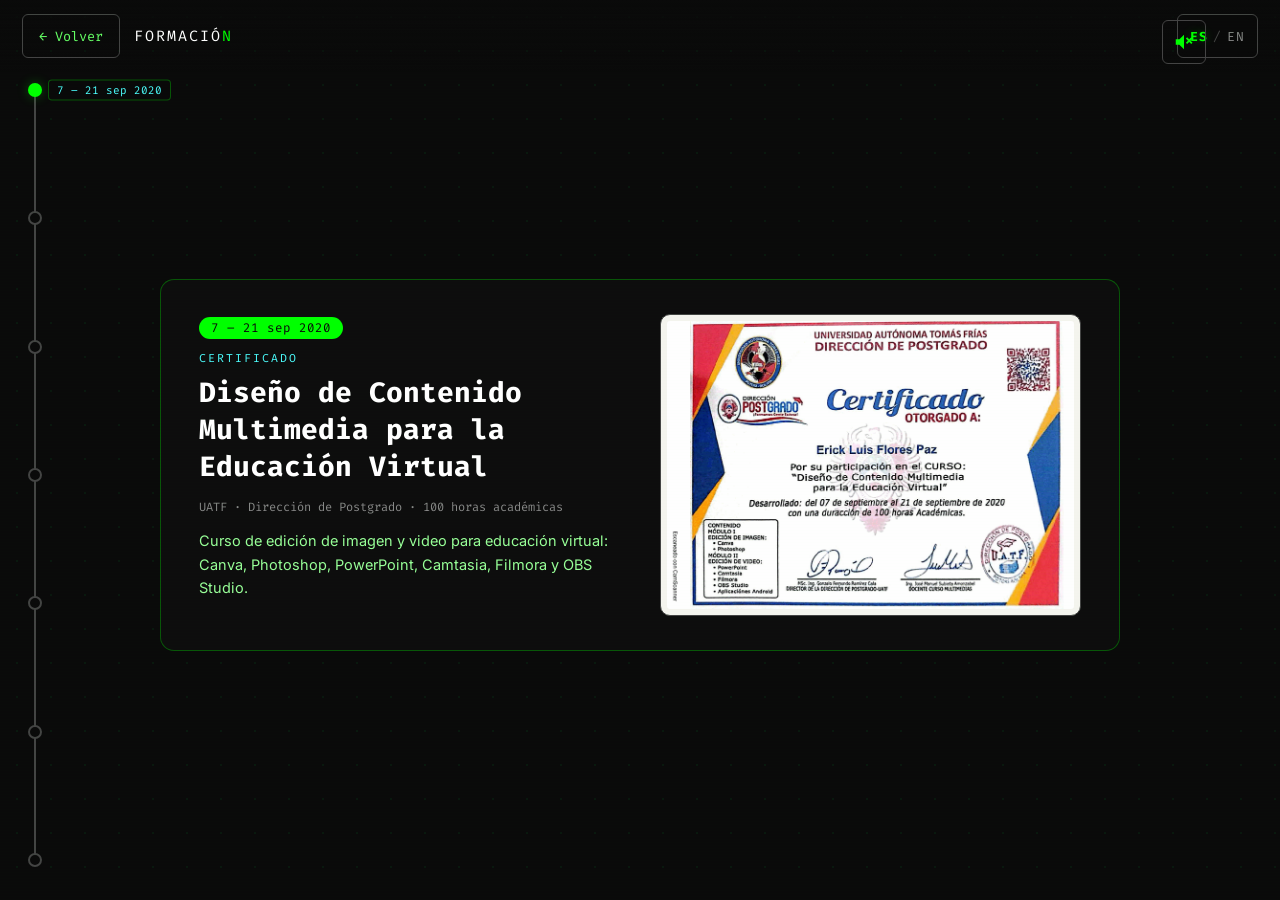
==== commit 883ee15f: "feat(i18n): add ES/EN language toggle button across portfolio and subpages" ====
--- a/formacion.html
+++ b/formacion.html
@@ -35,8 +35,19 @@
   </div>
 
   <header class="sub-header">
-    <a class="back-link mono" href="index.html#section5">← Volver</a>
-    <p class="sub-title mono">FORMACIÓ<span class="accent">N</span></p>
+    <a class="back-link mono" href="index.html#section5" data-i18n="sub.back">← Volver</a>
+    <p class="sub-title mono" data-i18n-html="sub.formacionTitleHtml">FORMACIÓ<span class="accent">N</span></p>
+    <button
+      class="lang-toggle mono"
+      id="langToggleBtn"
+      type="button"
+      aria-label="Cambiar idioma a inglés"
+      title="Español / English"
+    >
+      <span class="lang-opt is-active" data-lang-opt="es">ES</span>
+      <span class="lang-sep" aria-hidden="true">/</span>
+      <span class="lang-opt" data-lang-opt="en">EN</span>
+    </button>
   </header>
 
   <div class="timeline-rail" aria-hidden="true">
@@ -45,10 +56,13 @@
 
   <main class="scroll-container" id="scrollContainer"></main>
 
+  <script src="js/i18n.js" defer></script>
   <script src="js/content.js" defer></script>
   <script src="js/effects.js" defer></script>
   <script src="js/subpage-effects.js" defer></script>
   <script src="js/subpage.js" defer></script>
+  <script src="js/games/pong.js" defer></script>
+  <script src="js/subpage-games.js" defer></script>
   <script src="js/lightbox.js" defer></script>
 </body>
 </html>
--- a/css/main.css
+++ b/css/main.css
@@ -187,6 +187,51 @@
   height: 0%;
   background: var(--green-pure);
   box-shadow: 0 0 10px var(--green-glow);
+}
+
+/* ===== Language toggle (ES / EN) ===== */
+.lang-toggle {
+  position: fixed;
+  top: 20px;
+  right: 74px;
+  height: 44px;
+  padding: 0 12px;
+  z-index: var(--z-chrome);
+  background: rgba(10, 10, 10, 0.78);
+  backdrop-filter: blur(8px);
+  border: 1px solid var(--gray-dim);
+  border-radius: 6px;
+  color: var(--gray-text);
+  font-size: 13px;
+  letter-spacing: 1px;
+  cursor: pointer;
+  display: inline-flex;
+  align-items: center;
+  justify-content: center;
+  gap: 5px;
+  transition: border-color 0.25s, box-shadow 0.25s, background 0.25s;
+}
+
+.lang-toggle:hover,
+.lang-toggle:focus-visible {
+  border-color: var(--green-pure);
+  box-shadow: 0 0 14px var(--green-glow);
+  background: rgba(17, 17, 17, 0.92);
+}
+
+.lang-toggle .lang-opt {
+  color: var(--gray-text);
+  transition: color 0.2s, text-shadow 0.2s;
+}
+
+.lang-toggle .lang-opt.is-active {
+  color: var(--green-pure);
+  font-weight: 700;
+  text-shadow: 0 0 8px var(--green-glow);
+}
+
+.lang-toggle .lang-sep {
+  color: var(--gray-dim);
 }
 
 /* ===== Hamburger + overlay menu ===== */
@@ -975,7 +1020,7 @@
 }
 
 .about-lead {
-  color: var(--cyan-bright);
+  color: var(--white);
   font-size: 16px;
   margin: 0 0 18px;
 }
@@ -1001,6 +1046,21 @@
 @media (max-width: 768px) {
   .about-card {
     padding: 22px;
+  }
+  /* Checkpoint 6 (T4): on phones the bio read too large / out of proportion.
+     Shrink the body + lead text (kept ≥14px for legibility). Desktop/tablet
+     >768px are untouched. */
+  .about-lead {
+    font-size: 13px;
+    margin-bottom: 14px;
+  }
+  .about-card p {
+    font-size: 14px;
+    line-height: 1.6;
+    margin-bottom: 12px;
+  }
+  .about-interests-label {
+    font-size: 11.5px;
   }
 }
 
@@ -1815,6 +1875,9 @@
 .pf-lb-img {
   max-width: 92vw;
   max-height: 88vh;
+  width: auto;
+  height: auto;
+  object-fit: contain;
   border-radius: 10px;
   border: 1px solid var(--green-glow);
   box-shadow: 0 0 40px rgba(0, 255, 0, 0.18);
@@ -2240,12 +2303,22 @@
 body[data-section='section4'] .proyectos-sweep {
   animation-play-state: running;
 }
+/* Checkpoint 6 (T1): the Blocks embed shares the section's background — NO
+   panel tint / divider — so text and game read as one seamless space (like the
+   Formación section). The 3D canvas renders with alpha, so the shared bg shows
+   through around the tower. */
 .blocks-embed {
   position: relative;
   height: 100%;
   min-height: 270px;
-  background: rgba(4, 7, 10, 0.65);
-  border-left: 1px solid var(--green-glow);
+  background: transparent;
+  border: none;
+}
+
+/* Full-section background canvas (binary rain / grid) that flows behind BOTH
+   the game column and the poster/text column — the T1 "no divisions" fix. */
+.section-bg-canvas {
+  pointer-events: none;
 }
 
 /* ----- 05 FORMACIÓN: green grid + centre ripples + Diana embed ----- */
@@ -2300,11 +2373,12 @@
   grid-template-columns: minmax(300px, 460px) 1fr;
   align-items: center;
 }
-.diana-embed {
+.typer-embed {
   padding: 24px;
   display: flex;
   align-items: center;
   justify-content: center;
+  min-width: 0;
 }
 .formacion-poster {
   position: relative;
@@ -2327,17 +2401,17 @@
     grid-template-rows: 1fr auto;
   }
   .blocks-embed {
-    border-left: none;
-    border-top: 1px solid var(--green-glow);
-  }
-  /* Embedded games stack UNDER the text/poster on mobile (checkpoint 5 item 7).
-     Logros keeps a seamless game wrapper (no divider). */
+    border: none;
+    background: transparent;
+  }
+  /* Embedded games stack UNDER the text/poster on tablet (checkpoint 5 item 7).
+     Seamless game wrappers (no divider). */
   .logros-poster { order: 1; }
   .ttt-embed { order: 2; border: none; }
-  /* Formación: poster/text on top, Diana below. */
+  /* Formación: poster/text on top, Typer below. */
   .formacion-split { grid-template-rows: 1fr auto; }
   .formacion-poster { order: 1; }
-  .diana-embed { order: 2; }
+  .typer-embed { order: 2; }
 }
 @media (max-width: 540px) {
   .social-3d { transform: scale(0.86); transform-origin: center; }
@@ -2433,3 +2507,127 @@
   .contact-grid { gap: 36px; }
   .about-columns { gap: 28px; }
 }
+
+/* ----- "Sobre mí" hotfix: on small phones (320/375/414) the bio card +
+   interest tags + honeycomb previously used fixed paddings/font-sizes that
+   left little breathing room inside the fixed 100dvh section (overflow is
+   hidden there, so cramped content risks clipping). clamp() lets everything
+   scale smoothly with viewport width without touching tablet/desktop. ----- */
+@media (max-width: 480px) {
+  .section--about {
+    padding-top: clamp(28px, 8vw, 40px);
+    padding-bottom: clamp(28px, 8vw, 40px);
+  }
+  .about-merged .section-heading {
+    margin-bottom: clamp(14px, 4vw, 22px);
+    font-size: clamp(20px, 6vw, 26px);
+  }
+  .about-columns {
+    gap: clamp(14px, 4vw, 20px);
+  }
+  .about-card {
+    padding: clamp(14px, 4.5vw, 20px);
+  }
+  .about-lead {
+    font-size: 12px;
+    margin-bottom: clamp(10px, 3vw, 14px);
+  }
+  .about-card p {
+    font-size: 14px;
+    line-height: 1.55;
+    margin-bottom: clamp(8px, 2.6vw, 12px);
+  }
+  .about-tech-label {
+    margin-bottom: clamp(8px, 2.6vw, 12px);
+  }
+}
+
+/* =========================================================================
+   CHECKPOINT 6 — mobile: inline socials (T5) + "Jugar" modal buttons (T6).
+   Placed last so it wins over earlier pentagon scale rules at equal
+   specificity. Desktop (>768px) is completely untouched.
+   ========================================================================= */
+
+/* ----- T5: contact socials become a small horizontal row on phones ----- */
+@media (max-width: 768px) {
+  .social-3d {
+    display: flex;
+    flex-direction: row;
+    flex-wrap: nowrap;
+    justify-content: center;
+    align-items: center;
+    gap: 14px;
+    width: auto;
+    height: auto;
+    min-height: 0;
+    margin: 10px auto 0;
+    padding: 0;
+    transform: none;
+  }
+  .social-3d .s3d-item {
+    position: static;
+    top: auto;
+    left: auto;
+    width: 46px;
+    height: 46px;
+    /* keep the diamond/rhombus tilt, just smaller and in a line */
+    transform: rotate(-30deg) skew(25deg) scale(0.82);
+  }
+  .contact-side {
+    min-height: 0;
+  }
+}
+
+/* ----- T6: hide inline game embeds on phones, show a bottom "Jugar" that
+   opens the shared modal. Secondary (cyan) button style, pinned low. ----- */
+.pf-mobile-play {
+  display: none;
+}
+@media (max-width: 768px) {
+  .section--logros .ttt-embed,
+  .section--proyectos .blocks-embed,
+  .section--formacion .typer-embed {
+    display: none;
+  }
+  /* the split collapses to just the poster/text column */
+  .logros-split,
+  .proyectos-split,
+  .formacion-split {
+    grid-template-columns: 1fr;
+    grid-template-rows: 1fr;
+  }
+  .pf-mobile-play {
+    display: inline-flex;
+    align-items: center;
+    gap: 8px;
+    position: absolute;
+    left: 50%;
+    bottom: calc(18px + env(safe-area-inset-bottom, 0px));
+    transform: translateX(-50%);
+    z-index: var(--z-content);
+    min-height: 44px;
+    min-width: 44px;
+    padding: 12px 26px;
+    border: 1px solid var(--cyan-pure);
+    border-radius: 8px;
+    background: rgba(0, 22, 26, 0.72);
+    color: var(--cyan-bright);
+    font-size: 14px;
+    letter-spacing: 2px;
+    cursor: pointer;
+    box-shadow: 0 0 14px rgba(0, 255, 255, 0.18);
+    transition: background 0.2s ease, box-shadow 0.2s ease;
+  }
+  .pf-mobile-play:hover,
+  .pf-mobile-play:focus-visible {
+    background: rgba(0, 255, 255, 0.14);
+    box-shadow: 0 0 20px var(--cyan-glow);
+  }
+  .pf-mobile-play-icon svg {
+    width: 18px;
+    height: 18px;
+  }
+}
+@media (max-width: 768px) and (prefers-reduced-motion: reduce) {
+  .pf-mobile-play { transition: none; }
+}
--- a/css/subpage.css
+++ b/css/subpage.css
@@ -65,6 +65,12 @@
 
 .sub-title .accent {
   color: var(--green-pure);
+}
+
+.sub-header .lang-toggle {
+  position: static;
+  margin-left: auto;
+  flex-shrink: 0;
 }
 
 /* ===== Timeline ===== */
@@ -418,14 +424,312 @@
     gap: 22px;
   }
 
+  /* Batch 7 (T3): certificate images (decreto departamental, reconocimientos,
+     etc.) are physically huge — tall portraits (601x850) or wide scans — and
+     even capped they dominated the phone viewport. On mobile we now show them
+     PARTIALLY inside a fixed crop frame (object-fit:cover, anchored to the top
+     so the title/header reads), with a bottom fade + an expand hint signalling
+     "there's more — tap to open". Tapping still opens the lightbox, which shows
+     the COMPLETE image (contain) on any device. Applies to every cert-frame so
+     the logros timeline reads as a uniform, elegant stack of cards. */
+  .cert-frame {
+    position: relative;
+    max-height: 34vh;
+    overflow: hidden;
+    border-radius: 10px;
+  }
+
   .cert-frame img {
-    max-height: 48vh;
+    width: 100%;
+    height: 34vh;
+    max-height: 34vh;
+    object-fit: cover;
+    object-position: top center;
+    padding: 0;
+    border-radius: 10px;
+  }
+
+  /* Bottom fade — visual cue that the image continues past the crop. */
+  .cert-frame::after {
+    content: '';
+    position: absolute;
+    left: 0;
+    right: 0;
+    bottom: 0;
+    height: 46px;
+    pointer-events: none;
+    background: linear-gradient(to bottom, rgba(10, 10, 10, 0) 0%, rgba(10, 10, 10, 0.72) 100%);
+    border-radius: 0 0 10px 10px;
+  }
+
+  /* Expand badge (bottom-right) — "tap to see the full certificate". */
+  .cert-frame::before {
+    content: '';
+    position: absolute;
+    right: 8px;
+    bottom: 8px;
+    z-index: 2;
+    width: 30px;
+    height: 30px;
+    pointer-events: none;
+    border-radius: 6px;
+    background-color: rgba(10, 10, 10, 0.72);
+    border: 1px solid var(--cyan-pure, #00ffff);
+    background-image: url("data:image/svg+xml,%3Csvg xmlns='http://www.w3.org/2000/svg' viewBox='0 0 24 24' fill='%2300ffff'%3E%3Cpath d='M4 4h6v2H6v4H4V4Zm10 0h6v6h-2V6h-4V4ZM4 14h2v4h4v2H4v-6Zm16 0v6h-6v-2h4v-4h2Z'/%3E%3C/svg%3E");
+    background-repeat: no-repeat;
+    background-position: center;
+    background-size: 16px 16px;
+  }
+
+  /* Hotfix: gallery screenshots (Tetris, Tic-Tac-Toe, Billetes) mix portrait
+     and landscape shots — at full card width a tall portrait shot can grow
+     past the 100dvh section and spill over. object-fit:contain keeps each
+     image at its true intrinsic proportion (never stretched/cropped) while
+     max-height bounds it so the stacked pair fits comfortably. */
+  .item-media:not(.cert-frame) img {
+    max-height: 32vh;
+    object-fit: contain;
   }
 }
 
 /* =========================================================================
    CHECKPOINT 3 — EcoAlerta video + Harnes ASCII-portada iframe cover.
    ========================================================================= */
+
+/* =========================================================================
+   BATCH 6B — manual image carousel (T1). One image visible at a time;
+   classic prev/next chevrons + dot indicator. No autoplay. Reuses
+   .item-media sizing/mobile cap rules above (it carries that class too).
+   ========================================================================= */
+.item-carousel {
+  position: relative;
+}
+
+.carousel-track {
+  position: relative;
+  width: 100%;
+}
+
+/* Specificity note: base ".item-media img" already sets display:block at
+   (0,1,1) — these need the extra ".item-carousel" ancestor class to win
+   the cascade regardless of source order. */
+.item-carousel .carousel-slide {
+  display: none;
+}
+
+.item-carousel .carousel-slide.is-active {
+  display: block;
+}
+
+.carousel-btn {
+  position: absolute;
+  top: 50%;
+  transform: translateY(-50%);
+  width: 44px;
+  height: 44px;
+  min-width: 44px;
+  min-height: 44px;
+  display: flex;
+  align-items: center;
+  justify-content: center;
+  padding: 0;
+  border-radius: 50%;
+  border: 1px solid var(--gray-dim);
+  background: rgba(10, 10, 10, 0.72);
+  color: var(--white);
+  cursor: pointer;
+  transition: border-color 0.2s ease, color 0.2s ease, box-shadow 0.2s ease;
+}
+
+.carousel-btn svg {
+  width: 20px;
+  height: 20px;
+}
+
+.carousel-prev { left: 8px; }
+.carousel-next { right: 8px; }
+
+.carousel-btn:hover,
+.carousel-btn:focus-visible {
+  border-color: var(--cyan-pure);
+  color: var(--cyan-pure);
+  box-shadow: 0 0 12px rgba(0, 255, 255, 0.4);
+}
+
+.carousel-meta {
+  display: flex;
+  align-items: center;
+  justify-content: space-between;
+  margin-top: 8px;
+}
+
+.carousel-count {
+  color: var(--gray-text);
+  font-size: 11.5px;
+}
+
+.carousel-dots {
+  display: flex;
+  gap: 2px;
+}
+
+.carousel-dot {
+  width: 32px;
+  height: 32px;
+  min-width: 32px;
+  display: flex;
+  align-items: center;
+  justify-content: center;
+  padding: 0;
+  border: 0;
+  background: transparent;
+  cursor: pointer;
+}
+
+.carousel-dot::before {
+  content: '';
+  width: 8px;
+  height: 8px;
+  border-radius: 50%;
+  background: var(--gray-dim);
+  transition: background 0.2s ease, transform 0.2s ease;
+}
+
+.carousel-dot.is-active::before {
+  background: var(--cyan-pure);
+  transform: scale(1.35);
+  box-shadow: 0 0 8px var(--cyan-glow, rgba(0, 255, 255, 0.6));
+}
+
+.carousel-dot:hover::before,
+.carousel-dot:focus-visible::before {
+  background: var(--cyan-bright);
+}
+
+.carousel-dot:focus-visible {
+  outline: 2px solid var(--cyan-pure);
+  outline-offset: 2px;
+}
+
+@media (max-width: 480px) {
+  .carousel-btn {
+    width: 44px;
+    height: 44px;
+  }
+}
+
+/* =========================================================================
+   BATCH 6B — medal-of-gold media (T5): real medallero photo with a small
+   accent star, and the Facebook link icon used by its "Ver publicación" link.
+   ========================================================================= */
+.gold-media {
+  position: relative;
+}
+
+.medal-badge-mini {
+  position: absolute;
+  top: 10px;
+  left: 10px;
+  font-size: 26px;
+  line-height: 1;
+  color: var(--yellow-accent);
+  text-shadow: 0 0 14px rgba(255, 215, 0, 0.6);
+  pointer-events: none;
+  z-index: 2;
+}
+
+.item-link-icon {
+  display: inline-flex;
+  align-items: center;
+}
+
+.item-link-icon svg {
+  width: 14px;
+  height: 14px;
+}
+
+/* =========================================================================
+   BATCH 6B — full-screen inline mini-game slides (T2/T3/T4/T6): Snake at the
+   end of proyectos.html, Pong at the end of formacion.html, Diana at the end
+   of logros.html. Injected by js/subpage-games.js as the LAST child of
+   #scrollContainer, so it participates in the same scroll-snap flow as the
+   dynamic .sub-item cards above (but is excluded from the timeline rail).
+   Games run inline on mobile too (no modal here — unlike index.html).
+   ========================================================================= */
+.game-slide {
+  height: 100vh;
+  height: 100dvh;
+  width: 100%;
+  scroll-snap-align: start;
+  display: flex;
+  align-items: center;
+  justify-content: center;
+  position: relative;
+  box-sizing: border-box;
+  padding: 90px 24px 60px;
+}
+
+.game-slide-inner {
+  width: 100%;
+  max-width: 620px;
+  display: flex;
+  flex-direction: column;
+  align-items: center;
+  gap: 8px;
+  text-align: center;
+}
+
+.game-slide-kicker {
+  margin: 0;
+  color: var(--cyan-bright);
+  font-size: 12px;
+  letter-spacing: 2px;
+}
+
+.game-slide-title {
+  margin: 0;
+  color: var(--white);
+  font-size: clamp(22px, 4vw, 32px);
+  letter-spacing: 2px;
+}
+
+.game-slide-title::before {
+  content: '> ';
+  color: var(--green-pure);
+}
+
+.game-slide-hint {
+  margin: 0 0 6px;
+  max-width: 440px;
+  color: var(--gray-text);
+  font-size: 12.5px;
+  line-height: 1.5;
+}
+
+.game-slide-mount {
+  display: flex;
+  justify-content: center;
+  width: 100%;
+  max-width: 100%;
+  overflow: hidden;
+}
+
+@media (max-width: 768px) {
+  .game-slide {
+    padding: 78px 14px 40px;
+  }
+
+  .game-slide-hint {
+    font-size: 11.5px;
+  }
+}
+
+@media (prefers-reduced-motion: reduce) {
+  .carousel-btn,
+  .carousel-dot::before {
+    transition: none;
+  }
+}
 
 /* EcoAlerta backup video (proyectos.html) */
 .item-video video {
--- a/css/games.css
+++ b/css/games.css
@@ -189,24 +189,43 @@
 }
 
 .pf-game-overlay.visible {
-  background: rgba(0, 0, 0, 0.82);
+  background: rgba(0, 0, 0, 0.9);
   opacity: 1;
   pointer-events: auto;
 }
 
+/* Batch 7 (T5): game-over panel. A solid, self-contained card guarantees that
+   any residual canvas text drawn behind it (HUD score, last result) can NEVER
+   bleed through or overlap the game-over text. Vertical rhythm comes from a
+   flex column + gap so the title / score / button stay proportionally spaced on
+   the smallest mobile canvas — no fixed coordinates that collide. */
 .pf-game-over {
+  display: flex;
+  flex-direction: column;
+  align-items: center;
+  gap: 8px;
   text-align: center;
   color: var(--white);
-  padding: 12px;
+  padding: 16px 22px;
+  max-width: 88%;
+  background: rgba(6, 8, 6, 0.94);
+  border: 1px solid var(--green-glow);
+  border-radius: 10px;
 }
 
 .pf-game-over p {
-  margin: 4px 0;
+  margin: 0;
+  line-height: 1.35;
+}
+
+.pf-game-over p:first-child {
+  font-size: 1.12rem;
+  font-weight: 600;
 }
 
 .pf-game-score {
   color: var(--yellow-accent);
-  font-size: 1.1rem;
+  font-size: 1.05rem;
 }
 
 .pf-game-retry {
@@ -226,11 +245,77 @@
   background: rgba(0, 255, 255, 0.12);
 }
 
-/* ===== Typing test (DOM-based, no canvas) ============================== */
+/* ===== Typer (DOM-based, no canvas): SELECT → PLAYING → STATS =========== */
 
 .pf-typing-wrap {
   width: 100%;
   max-width: 520px;
+}
+
+.pf-typing-panel {
+  width: 100%;
+}
+
+/* ----- SELECT screen (language picker) ----- */
+.pf-typing-select-title {
+  color: var(--gray-text);
+  font-size: 0.78rem;
+  margin: 0 0 12px;
+  text-align: center;
+}
+
+.pf-typing-langs {
+  display: grid;
+  grid-template-columns: repeat(3, 1fr);
+  gap: 10px;
+}
+
+.pf-typing-lang-btn {
+  display: flex;
+  flex-direction: column;
+  align-items: center;
+  justify-content: center;
+  gap: 6px;
+  min-height: 74px;
+  padding: 10px 6px;
+  background: rgba(17, 17, 17, 0.85);
+  border: 1px solid var(--green-glow);
+  border-radius: 6px;
+  color: var(--white);
+  font-size: 0.72rem;
+  cursor: pointer;
+  transition: border-color 0.2s ease, box-shadow 0.2s ease, background 0.2s ease, transform 0.2s ease;
+}
+
+.pf-typing-lang-icon {
+  width: 30px;
+  height: 30px;
+  object-fit: contain;
+}
+
+.pf-typing-lang-btn:hover,
+.pf-typing-lang-btn:focus-visible {
+  border-color: var(--brand, var(--cyan-pure));
+  background: rgba(0, 0, 0, 0.55);
+  box-shadow: 0 0 16px rgba(0, 255, 255, 0.3);
+  transform: translateY(-2px);
+}
+
+/* ----- PLAYING screen ----- */
+.pf-typing-hud {
+  display: flex;
+  align-items: center;
+  justify-content: space-between;
+  gap: 12px;
+  width: 100%;
+}
+
+.pf-typing-hud-lang {
+  color: var(--gray-text);
+}
+
+.pf-typing-hud-metrics {
+  color: var(--cyan-bright);
 }
 
 .pf-typing-box {
@@ -242,12 +327,6 @@
   border-radius: 4px;
   padding: 18px;
   cursor: text;
-}
-
-.pf-typing-lang {
-  color: var(--gray-text);
-  font-size: 0.75rem;
-  margin-bottom: 10px;
 }
 
 .pf-typing-text {
@@ -255,6 +334,7 @@
   line-height: 1.7;
   white-space: pre-wrap;
   word-break: break-word;
+  tab-size: 4;
   color: var(--gray-text);
 }
 
@@ -265,6 +345,8 @@
 .pf-typing-char.wrong {
   color: var(--red-accent);
   text-decoration: underline;
+  background: rgba(255, 51, 51, 0.12);
+  border-radius: 2px;
 }
 
 .pf-typing-char.current {
@@ -275,19 +357,198 @@
 
 .pf-typing-input {
   position: absolute;
-  width: 1px;
-  height: 1px;
+  bottom: 0;
+  left: 0;
+  width: 100%;
+  height: 100%;
   opacity: 0;
   border: 0;
   padding: 0;
-}
-
-.pf-typing-mobile-note {
-  max-width: 360px;
-  padding: 24px;
-  text-align: center;
-  color: var(--gray-text);
-  font-size: 0.9rem;
+  margin: 0;
+  background: transparent;
+  color: transparent;
+  caret-color: transparent;
+  cursor: text;
+  font-size: 16px; /* ≥16px prevents iOS auto-zoom when focused */
+}
+
+/* ----- STATS screen ----- */
+.pf-typing-stats {
+  width: 100%;
+  display: flex;
+  flex-direction: column;
+  align-items: center;
+  gap: 14px;
+}
+
+.pf-typing-stat-grid {
+  display: grid;
+  grid-template-columns: repeat(4, 1fr);
+  gap: 8px;
+  width: 100%;
+}
+
+.pf-typing-stat {
+  display: flex;
+  flex-direction: column;
+  align-items: center;
+  gap: 2px;
+  padding: 10px 4px;
+  background: rgba(17, 17, 17, 0.75);
+  border: 1px solid var(--green-glow);
+  border-radius: 6px;
+}
+
+.pf-typing-stat-val {
+  font-family: 'Fira Code', monospace;
+  font-size: 1.15rem;
+  font-weight: 700;
+  color: var(--white);
+}
+
+.pf-typing-stat-val.is-wpm { color: var(--green-bright); }
+.pf-typing-stat-val.is-acc { color: var(--cyan-bright); }
+.pf-typing-stat-val.is-err { color: var(--red-accent); }
+.pf-typing-stat-val.is-time { color: var(--yellow-accent); }
+
+.pf-typing-stat-label {
+  font-size: 0.62rem;
+  letter-spacing: 0.04em;
+  color: var(--gray-text);
+}
+
+/* ----- interactive WPM graph ----- */
+.pf-typing-graph-wrap {
+  width: 100%;
+}
+
+.pf-typing-graph-cap {
+  color: var(--gray-text);
+  font-size: 0.68rem;
+  margin: 0 0 4px;
+}
+
+.pf-typing-graph {
+  display: block;
+  width: 100%;
+  height: auto;
+  background: rgba(0, 0, 0, 0.4);
+  border: 1px solid rgba(0, 255, 0, 0.2);
+  border-radius: 6px;
+}
+
+.pf-graph-axis {
+  stroke: rgba(136, 136, 136, 0.5);
+  stroke-width: 1;
+}
+
+.pf-graph-area {
+  fill: rgba(0, 255, 0, 0.1);
+  stroke: none;
+}
+
+.pf-graph-line {
+  fill: none;
+  stroke: var(--green-bright);
+  stroke-width: 2;
+  stroke-linejoin: round;
+  stroke-linecap: round;
+}
+
+.pf-graph-anim {
+  stroke-dasharray: 1200;
+  stroke-dashoffset: 1200;
+  animation: pfGraphDraw 1s ease forwards;
+}
+
+@keyframes pfGraphDraw {
+  to { stroke-dashoffset: 0; }
+}
+
+.pf-graph-dot {
+  fill: var(--cyan-pure);
+  stroke: #000;
+  stroke-width: 1;
+  cursor: pointer;
+  transition: r 0.15s ease;
+}
+
+.pf-graph-dot:hover,
+.pf-graph-dot:focus-visible,
+.pf-graph-dot.is-active {
+  fill: var(--yellow-accent);
+  outline: none;
+}
+
+.pf-graph-tip {
+  fill: var(--white);
+  font-family: 'Fira Code', monospace;
+  font-size: 11px;
+  pointer-events: none;
+}
+
+.pf-typing-actions {
+  display: flex;
+  flex-wrap: wrap;
+  gap: 10px;
+  justify-content: center;
+}
+
+.pf-typing-change {
+  min-height: 44px;
+  padding: 8px 18px;
+  background: transparent;
+  border: 1px solid var(--gray-text);
+  border-radius: 4px;
+  color: var(--gray-text);
+  cursor: pointer;
+  font-family: 'Fira Code', monospace;
+  transition: border-color 0.2s ease, color 0.2s ease;
+}
+
+.pf-typing-change:hover,
+.pf-typing-change:focus-visible {
+  border-color: var(--cyan-pure);
+  color: var(--cyan-bright);
+}
+
+.pf-typing-btn-icon svg {
+  width: 14px;
+  height: 14px;
+  vertical-align: middle;
+}
+
+/* ----- Blocks modal stage (T6 mobile) ----- */
+.pf-blocks-modal-stage {
+  position: relative;
+  width: min(82vw, 360px);
+  height: min(58vh, 460px);
+  margin: 0 auto;
+  outline: none;
+  touch-action: none;
+}
+
+.pf-blocks-modal-over {
+  position: absolute;
+  inset: 0;
+  display: flex;
+  align-items: center;
+  justify-content: center;
+  background: rgba(0, 0, 0, 0.68);
+  border-radius: 6px;
+}
+
+@media (prefers-reduced-motion: reduce) {
+  .pf-graph-anim {
+    animation: none;
+    stroke-dasharray: none;
+    stroke-dashoffset: 0;
+  }
+  .pf-typing-lang-btn,
+  .pf-typing-change,
+  .pf-graph-dot {
+    transition: none;
+  }
 }
 
 /* ===== Reduced motion (self-contained; games.css does not depend on
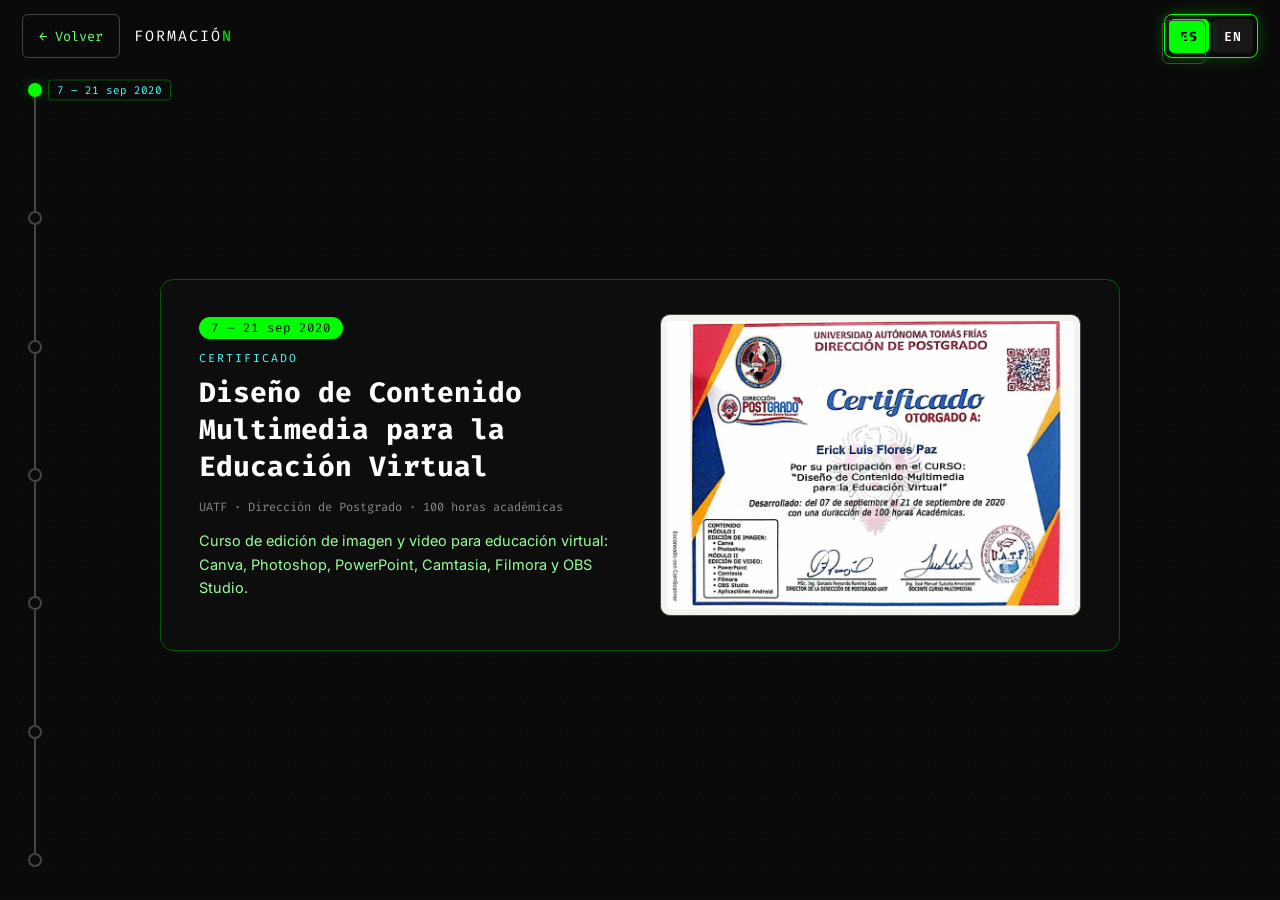
==== commit c6c606d0: "feat: update language toggle, photo, CV, Moneda Cup & NASA Space Apps projects" ====
--- a/formacion.html
+++ b/formacion.html
@@ -37,17 +37,10 @@
   <header class="sub-header">
     <a class="back-link mono" href="index.html#section5" data-i18n="sub.back">← Volver</a>
     <p class="sub-title mono" data-i18n-html="sub.formacionTitleHtml">FORMACIÓ<span class="accent">N</span></p>
-    <button
-      class="lang-toggle mono"
-      id="langToggleBtn"
-      type="button"
-      aria-label="Cambiar idioma a inglés"
-      title="Español / English"
-    >
-      <span class="lang-opt is-active" data-lang-opt="es">ES</span>
-      <span class="lang-sep" aria-hidden="true">/</span>
-      <span class="lang-opt" data-lang-opt="en">EN</span>
-    </button>
+    <div class="lang-toggle mono" id="langToggle" role="group" aria-label="Idioma / Language">
+      <button type="button" class="lang-btn is-active" data-lang-btn="es" aria-pressed="true" aria-label="Español">ES</button>
+      <button type="button" class="lang-btn" data-lang-btn="en" aria-pressed="false" aria-label="English">EN</button>
+    </div>
   </header>
 
   <div class="timeline-rail" aria-hidden="true">
--- a/css/main.css
+++ b/css/main.css
@@ -189,49 +189,63 @@
   box-shadow: 0 0 10px var(--green-glow);
 }
 
-/* ===== Language toggle (ES / EN) ===== */
+/* ===== Language toggle (ES / EN segmented buttons) ===== */
 .lang-toggle {
   position: fixed;
   top: 20px;
-  right: 74px;
+  right: 76px;
   height: 44px;
-  padding: 0 12px;
+  padding: 4px;
   z-index: var(--z-chrome);
-  background: rgba(10, 10, 10, 0.78);
-  backdrop-filter: blur(8px);
-  border: 1px solid var(--gray-dim);
-  border-radius: 6px;
-  color: var(--gray-text);
+  background: rgba(10, 10, 10, 0.92);
+  backdrop-filter: blur(10px);
+  border: 1.5px solid var(--green-pure);
+  border-radius: 8px;
+  box-shadow: 0 0 16px rgba(0, 255, 0, 0.25);
+  display: inline-flex;
+  align-items: center;
+  gap: 4px;
+}
+
+.lang-btn {
+  height: 34px;
+  min-width: 40px;
+  padding: 0 10px;
+  border: 1px solid transparent;
+  border-radius: 5px;
+  background: rgba(255, 255, 255, 0.06);
+  color: var(--white);
+  font-family: 'Fira Code', 'JetBrains Mono', monospace;
   font-size: 13px;
+  font-weight: 600;
   letter-spacing: 1px;
   cursor: pointer;
   display: inline-flex;
   align-items: center;
   justify-content: center;
-  gap: 5px;
-  transition: border-color 0.25s, box-shadow 0.25s, background 0.25s;
-}
-
-.lang-toggle:hover,
-.lang-toggle:focus-visible {
+  transition: background 0.2s, color 0.2s, border-color 0.2s, box-shadow 0.2s;
+}
+
+.lang-btn:hover,
+.lang-btn:focus-visible {
+  border-color: var(--cyan-pure);
+  color: var(--cyan-pure);
+  background: rgba(0, 255, 255, 0.12);
+}
+
+.lang-btn.is-active {
+  background: var(--green-pure);
+  color: #050505;
+  font-weight: 700;
   border-color: var(--green-pure);
-  box-shadow: 0 0 14px var(--green-glow);
-  background: rgba(17, 17, 17, 0.92);
-}
-
-.lang-toggle .lang-opt {
-  color: var(--gray-text);
-  transition: color 0.2s, text-shadow 0.2s;
-}
-
-.lang-toggle .lang-opt.is-active {
-  color: var(--green-pure);
-  font-weight: 700;
-  text-shadow: 0 0 8px var(--green-glow);
-}
-
-.lang-toggle .lang-sep {
-  color: var(--gray-dim);
+  box-shadow: 0 0 12px var(--green-glow);
+}
+
+.lang-btn.is-active:hover,
+.lang-btn.is-active:focus-visible {
+  background: var(--green-bright);
+  color: #050505;
+  border-color: var(--green-bright);
 }
 
 /* ===== Hamburger + overlay menu ===== */
@@ -825,7 +839,7 @@
   height: clamp(150px, 15vw, 240px);
   border-radius: 50%;
   object-fit: cover;
-  object-position: center 28%;
+  object-position: center;
   border: 3px solid var(--green-pure);
   box-shadow: 0 0 24px var(--green-glow), 0 0 48px rgba(0, 255, 0, 0.18);
   margin: 0;
